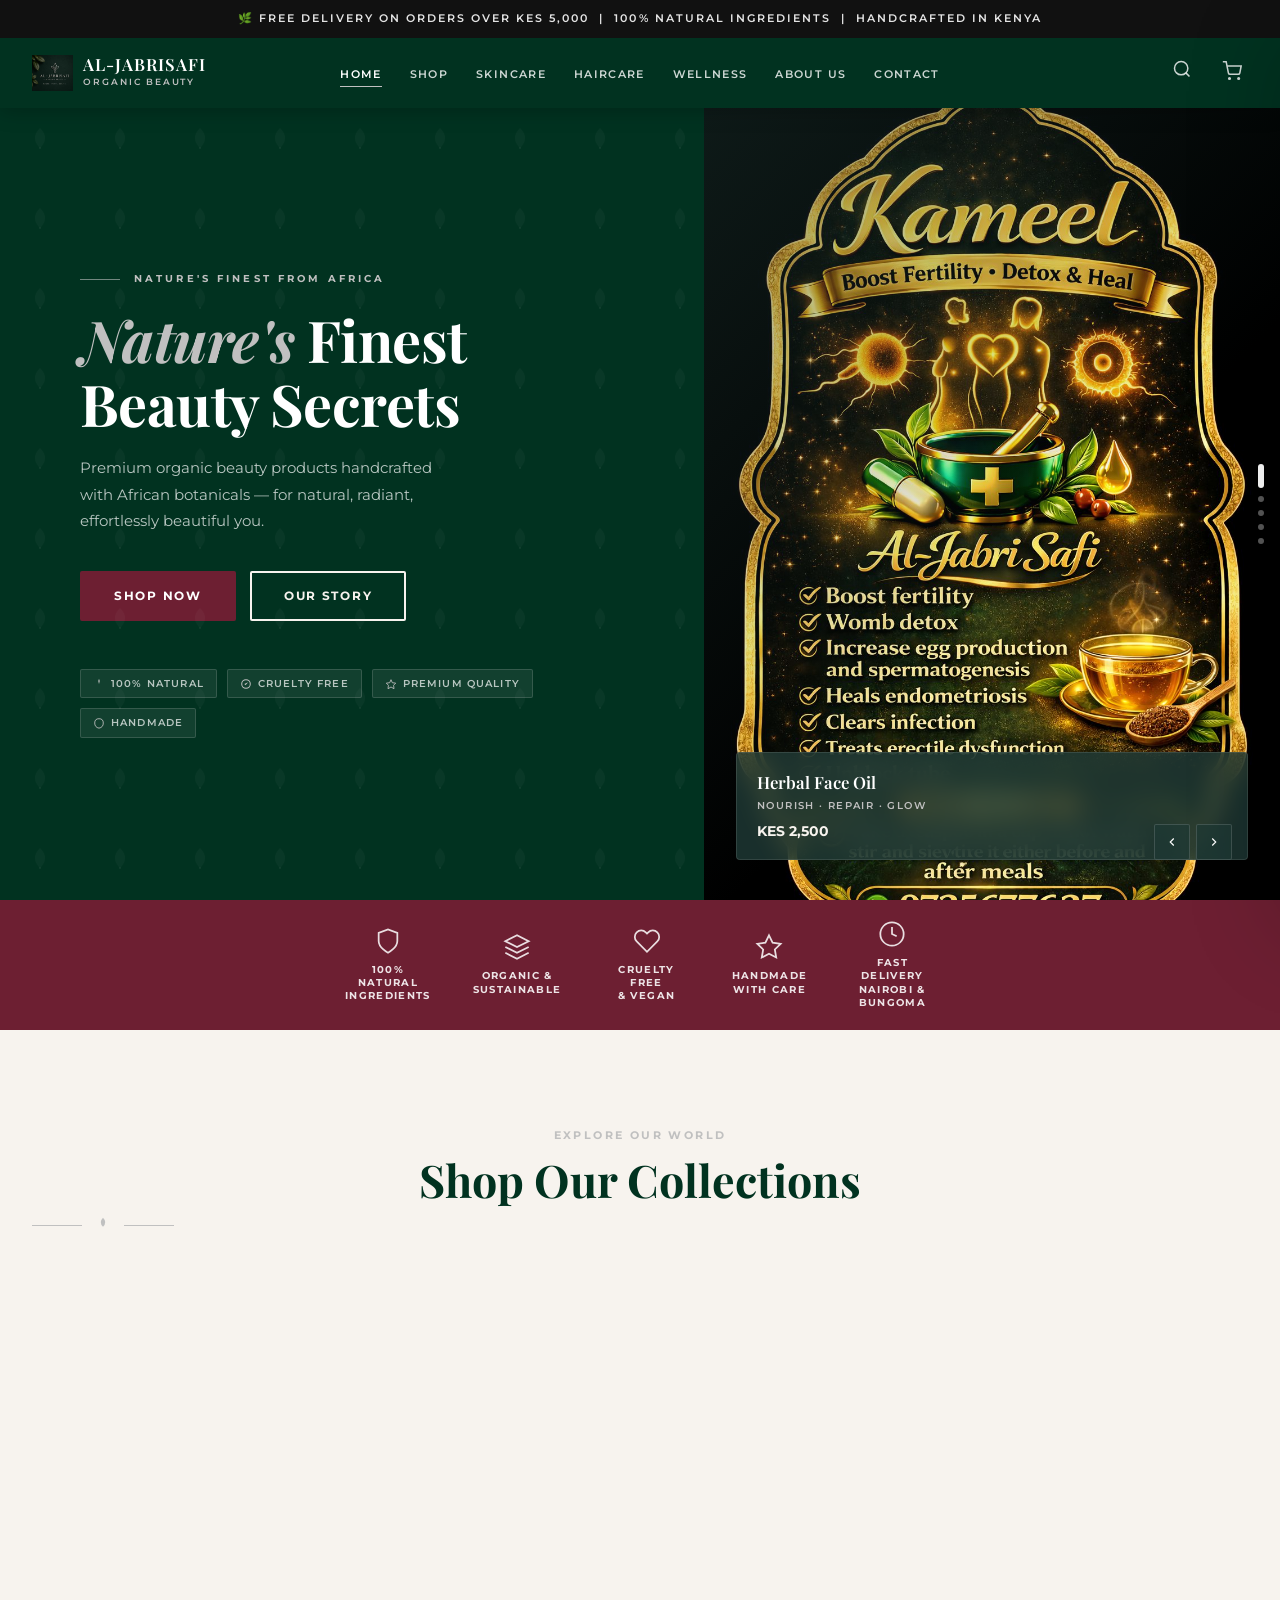
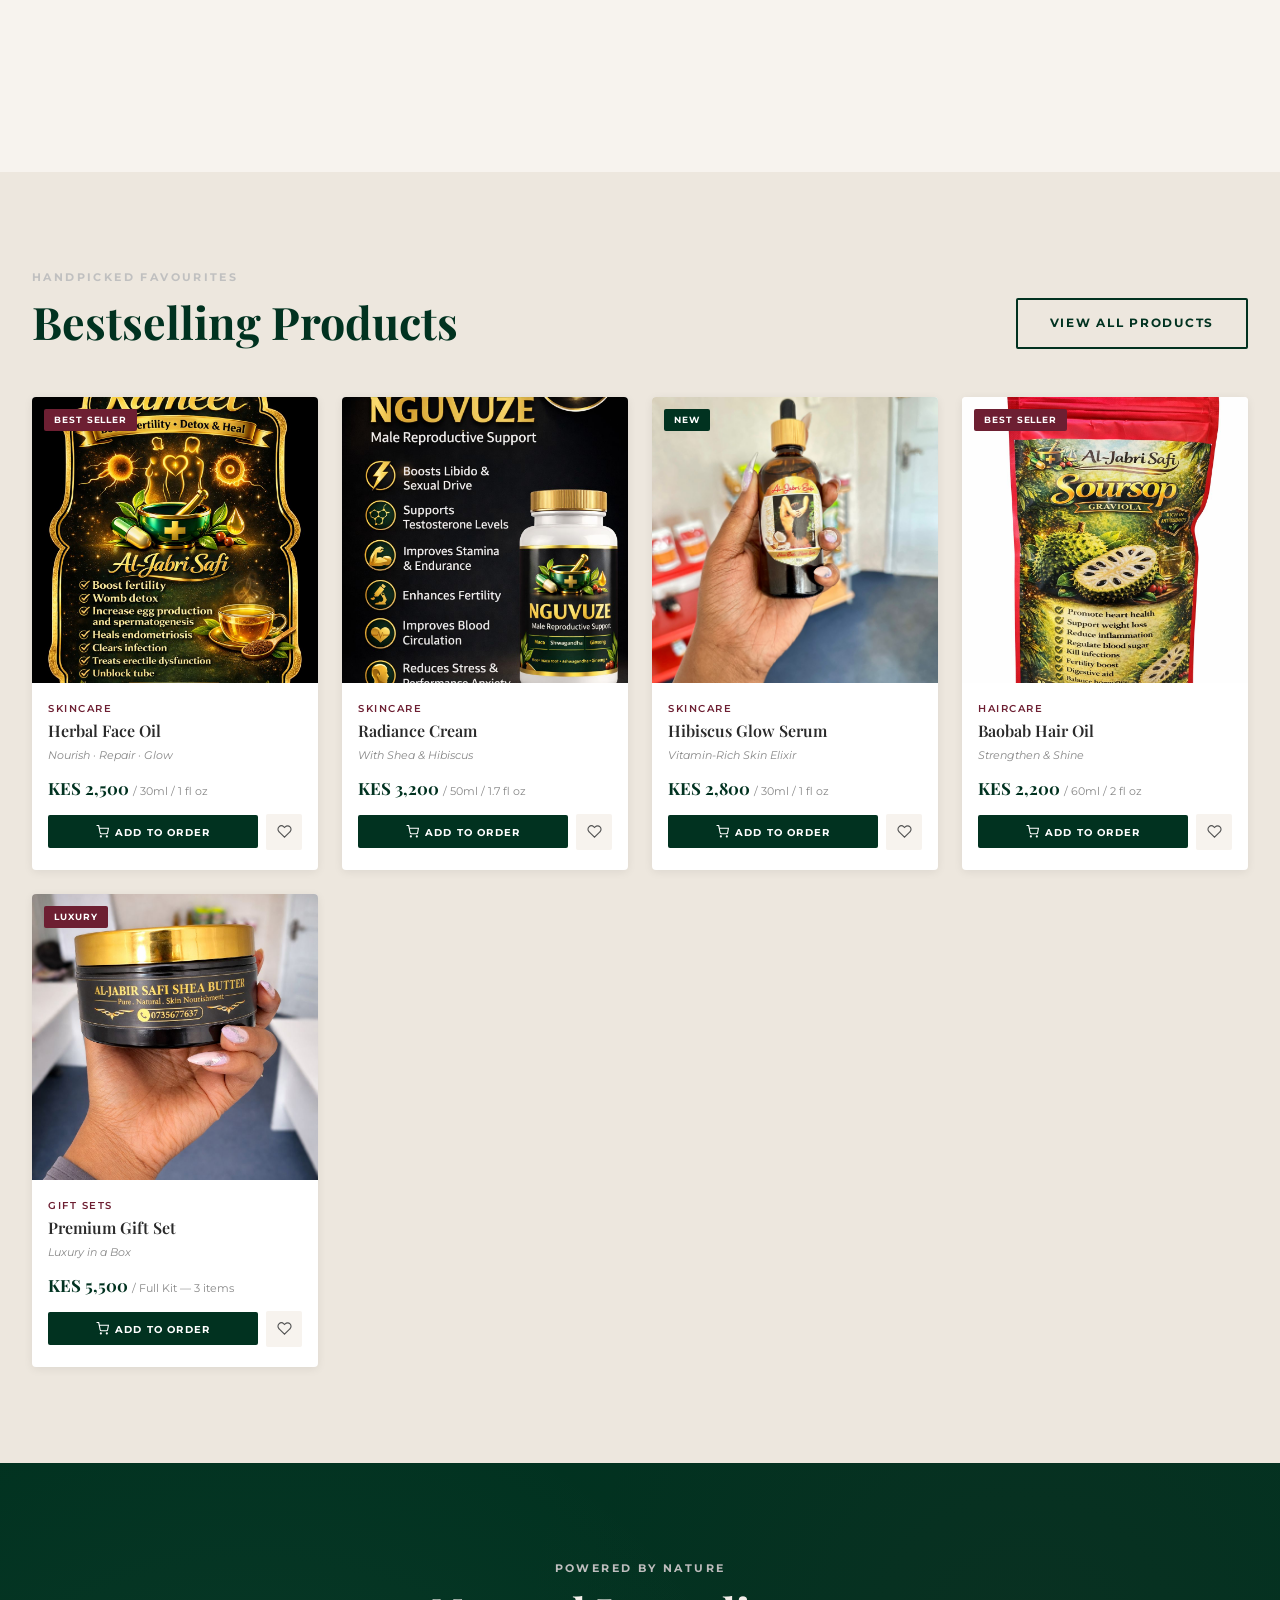
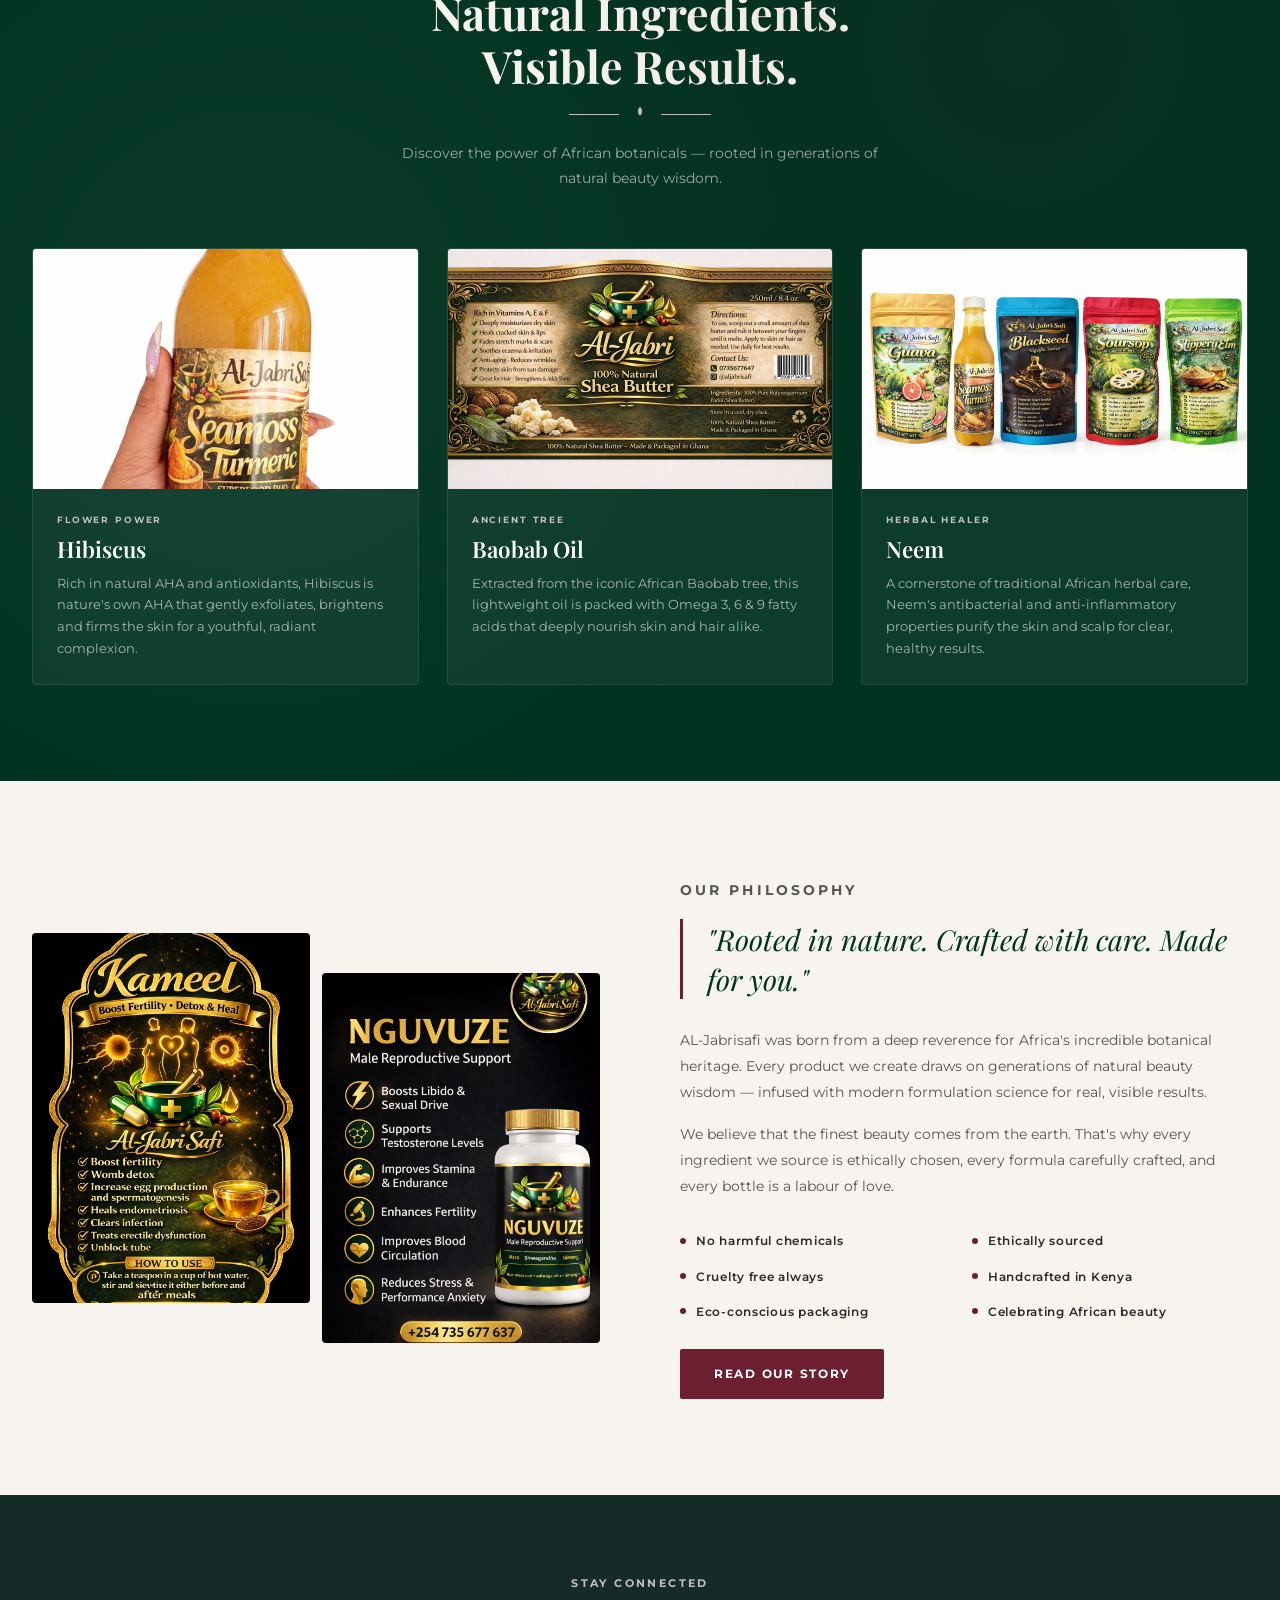
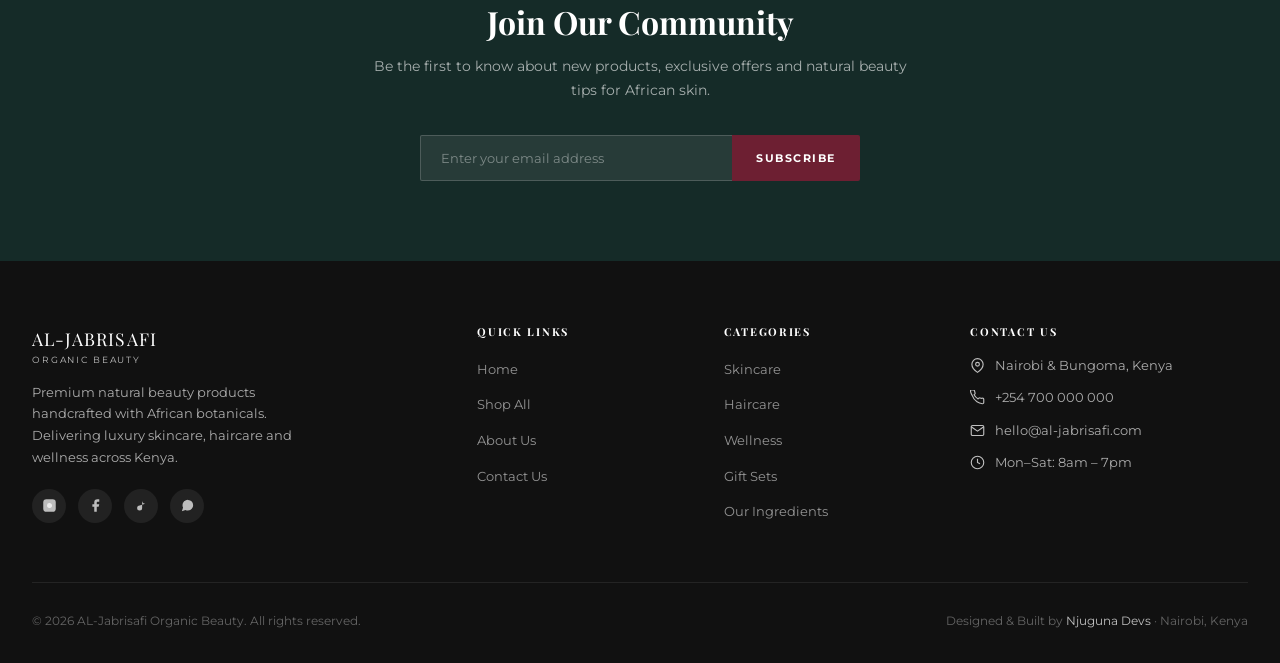
==== index.html @ 244cb327 "Initial commit for aljabrisafi website" ====
<!DOCTYPE html>
<html lang="en">
<head>
  <meta charset="UTF-8">
  <meta name="viewport" content="width=device-width, initial-scale=1.0">
  <title>AL-Jabrisafi Organic Beauty — Nature. Purity. Beauty. | Nairobi & Bungoma, Kenya</title>

  <!-- SEO Meta Tags -->
  <meta name="description" content="AL-Jabrisafi Organic Beauty — Premium natural skincare, haircare and wellness products handcrafted with African botanicals. Shop herbal face oil, radiance cream, baobab hair oil and more. Delivering across Nairobi and Bungoma, Kenya.">
  <meta name="keywords" content="organic beauty Kenya, natural skincare Nairobi, African botanicals, herbal face oil, baobab hair oil, neem skincare, organic beauty products Kenya, Nairobi beauty store, Bungoma beauty">
  <meta name="author" content="AL-Jabrisafi Organic Beauty">
  <meta name="robots" content="index, follow">
  <link rel="canonical" href="https://al-jabrisafi.com/">

  <!-- Open Graph -->
  <meta property="og:type" content="website">
  <meta property="og:title" content="AL-Jabrisafi Organic Beauty — Nature. Purity. Beauty.">
  <meta property="og:description" content="Premium natural beauty products handcrafted with African botanicals. Delivering across Nairobi & Bungoma.">
  <meta property="og:url" content="https://al-jabrisafi.com/">
  <meta property="og:site_name" content="AL-Jabrisafi Organic Beauty">
  <meta property="og:image" content="images/1000139489.jpg">

  <!-- Twitter Card -->
  <meta name="twitter:card" content="summary_large_image">
  <meta name="twitter:title" content="AL-Jabrisafi Organic Beauty">
  <meta name="twitter:description" content="Premium natural beauty products handcrafted with African botanicals.">

  <!-- Structured Data -->
  <script type="application/ld+json">
  {
    "@context": "https://schema.org",
    "@type": "Store",
    "name": "AL-Jabrisafi Organic Beauty",
    "description": "Premium natural beauty products handcrafted with African botanicals",
    "url": "https://al-jabrisafi.com",
    "logo": "https://al-jabrisafi.com/images/logo.png",
    "address": [
      { "@type": "PostalAddress", "addressLocality": "Nairobi", "addressCountry": "KE" },
      { "@type": "PostalAddress", "addressLocality": "Bungoma", "addressCountry": "KE" }
    ],
    "priceRange": "KES 1,500–5,500",
    "currenciesAccepted": "KES",
    "paymentAccepted": "M-Pesa, Cash on Delivery"
  }
  </script>

  <link rel="stylesheet" href="css/style.css">
  <link rel="icon" type="image/svg+xml" href="data:image/svg+xml,<svg xmlns='http://www.w3.org/2000/svg' viewBox='0 0 32 32'><circle cx='16' cy='16' r='16' fill='%231F3A36'/><path d='M16 8 Q20 12 16 16 Q12 12 16 8Z' fill='%23C0C0C0'/></svg>">
</head>

<body>

<!-- Promo Banner -->
<div id="promo-banner">
  🌿 FREE DELIVERY on orders over KES 5,000 &nbsp;|&nbsp; 100% Natural Ingredients &nbsp;|&nbsp; Handcrafted in Kenya
</div>

<!-- Navigation -->
<nav id="main-nav" role="navigation" aria-label="Main navigation">
  <div class="nav-inner">
    <!-- Logo -->
    <div class="nav-logo">
      <a href="index.html" aria-label="AL-Jabrisafi Home">
        <img src="images/al jabri logo.jpeg" alt="AL-Jabrisafi Logo" class="logo-mark" style="max-height: 48px; width: auto;">
        <div class="logo-text">
          <span class="logo-name">AL-JABRISAFI</span>
          <span class="logo-sub">Organic Beauty</span>
        </div>
      </a>
    </div>

    <!-- Nav Links -->
    <ul class="nav-links" role="list">
      <li><a href="index.html" class="active">Home</a></li>
      <li><a href="products.html">Shop</a></li>
      <li><a href="products.html?cat=skincare">Skincare</a></li>
      <li><a href="products.html?cat=haircare">Haircare</a></li>
      <li><a href="products.html?cat=wellness">Wellness</a></li>
      <li><a href="about.html">About Us</a></li>
      <li><a href="contact.html">Contact</a></li>
    </ul>

    <!-- Nav Actions -->
    <div class="nav-actions">
      <a href="products.html" class="nav-icon-btn" aria-label="Search products">
        <svg viewBox="0 0 24 24" aria-hidden="true"><circle cx="11" cy="11" r="8"/><line x1="21" y1="21" x2="16.65" y2="16.65"/></svg>
      </a>
      <button class="nav-icon-btn cart-btn" id="cart-btn" aria-label="Open cart">
        <svg viewBox="0 0 24 24" aria-hidden="true"><circle cx="9" cy="21" r="1"/><circle cx="20" cy="21" r="1"/><path d="M1 1h4l2.68 13.39a2 2 0 001.99 1.61h9.72a2 2 0 001.99-1.61L23 6H6"/></svg>
        <span class="cart-count" id="cart-count" aria-label="Cart items">0</span>
      </button>
      <button class="hamburger" id="hamburger" aria-label="Open menu" aria-expanded="false">
        <span></span><span></span><span></span>
      </button>
    </div>
  </div>
</nav>

<!-- Mobile Menu -->
<nav class="mobile-menu" id="mobile-menu" aria-label="Mobile navigation">
  <button class="mobile-close" id="mobile-close" aria-label="Close menu">&times;</button>
  <a href="index.html">Home</a>
  <a href="products.html">Shop All</a>
  <a href="products.html?cat=skincare">Skincare</a>
  <a href="products.html?cat=haircare">Haircare</a>
  <a href="products.html?cat=wellness">Wellness</a>
  <a href="about.html">About Us</a>
  <a href="contact.html">Contact</a>
</nav>

<!-- ── HERO ── -->
<section id="hero" aria-label="Hero section">
  <!-- Left: Text Content -->
  <div class="hero-left">
    <p class="hero-eyebrow">Nature's Finest from Africa</p>
    <h1 class="hero-h1">
      <em>Nature's</em> Finest<br>Beauty Secrets
    </h1>
    <p class="hero-p">
      Premium organic beauty products handcrafted with African botanicals — for natural, radiant, effortlessly beautiful you.
    </p>
    <div class="hero-cta">
      <a href="products.html" class="btn btn-primary">Shop Now</a>
      <a href="about.html" class="btn btn-outline-light">Our Story</a>
    </div>
    <div class="hero-badges">
      <span class="hero-badge">
        <svg viewBox="0 0 14 14"><path d="M7 1 Q9 4 7 7 Q5 4 7 1Z"/></svg>
        100% Natural
      </span>
      <span class="hero-badge">
        <svg viewBox="0 0 14 14"><circle cx="7" cy="7" r="5" stroke="#C0C0C0" fill="none" stroke-width="1.2"/><path d="M5 7 l1.5 1.5 L9.5 5"/></svg>
        Cruelty Free
      </span>
      <span class="hero-badge">
        <svg viewBox="0 0 14 14"><path d="M7 2 L8.5 5.5 L12.5 6 L10 8.5 L10.5 12.5 L7 10.5 L3.5 12.5 L4 8.5 L1.5 6 L5.5 5.5Z" stroke="#C0C0C0" fill="none" stroke-width="1"/></svg>
        Premium Quality
      </span>
      <span class="hero-badge">
        <svg viewBox="0 0 14 14"><path d="M2 7 Q2 2 7 2 Q12 2 12 7 Q12 12 7 13 Q2 12 2 7Z" stroke="#C0C0C0" fill="none" stroke-width="1"/></svg>
        Handmade
      </span>
    </div>
  </div>

  <!-- Right: Slideshow -->
  <div class="hero-right">
    <div class="hero-slideshow" id="hero-slideshow">
      <!-- Populated by JS -->
    </div>
    <div class="slideshow-dots" id="slideshow-dots"></div>
    <button class="hero-slide-prev" id="slide-prev" aria-label="Previous product">
      <svg viewBox="0 0 24 24"><polyline points="15 18 9 12 15 6"/></svg>
    </button>
    <button class="hero-slide-next" id="slide-next" aria-label="Next product">
      <svg viewBox="0 0 24 24"><polyline points="9 18 15 12 9 6"/></svg>
    </button>
  </div>
</section>

<!-- ── FEATURE STRIP ── -->
<section id="feature-strip" aria-label="Brand features">
  <div class="feature-strip-inner">
    <div class="feature-item">
      <svg viewBox="0 0 24 24"><path d="M12 22s8-4 8-10V5l-8-3-8 3v7c0 6 8 10 8 10z"/></svg>
      <span>100% Natural<br>Ingredients</span>
    </div>
    <div class="feature-item">
      <svg viewBox="0 0 24 24"><path d="M12 2L2 7l10 5 10-5-10-5z"/><path d="M2 17l10 5 10-5"/><path d="M2 12l10 5 10-5"/></svg>
      <span>Organic &<br>Sustainable</span>
    </div>
    <div class="feature-item">
      <svg viewBox="0 0 24 24"><path d="M20.84 4.61a5.5 5.5 0 00-7.78 0L12 5.67l-1.06-1.06a5.5 5.5 0 00-7.78 7.78l1.06 1.06L12 21.23l7.78-7.78 1.06-1.06a5.5 5.5 0 000-7.78z"/></svg>
      <span>Cruelty Free<br>& Vegan</span>
    </div>
    <div class="feature-item">
      <svg viewBox="0 0 24 24"><polygon points="12 2 15.09 8.26 22 9.27 17 14.14 18.18 21.02 12 17.77 5.82 21.02 7 14.14 2 9.27 8.91 8.26 12 2"/></svg>
      <span>Handmade<br>With Care</span>
    </div>
    <div class="feature-item">
      <svg viewBox="0 0 24 24"><circle cx="12" cy="12" r="10"/><polyline points="12 6 12 12 16 14"/></svg>
      <span>Fast Delivery<br>Nairobi & Bungoma</span>
    </div>
  </div>
</section>

<!-- ── COLLECTIONS ── -->
<section id="collections" aria-labelledby="collections-title">
  <div class="container">
    <div class="collections-header reveal">
      <p class="section-label">Explore Our World</p>
      <h2 class="section-title" id="collections-title">Shop Our Collections</h2>
      <div class="divider-leaf">
        <span></span>
        <svg viewBox="0 0 20 20"><path d="M10 2 Q15 7 10 12 Q5 7 10 2Z"/></svg>
        <span></span>
      </div>
    </div>
    <div class="collections-grid" data-stagger>
      <a href="products.html?cat=skincare" class="collection-card">
        <img src="images/1000139491.jpg" alt="Skincare Collection" loading="lazy" onerror="this.src='images/1000139489.jpg'">
        <div class="collection-overlay"></div>
        <div class="collection-info">
          <div class="col-title">Skincare</div>
          <div class="col-sub">Nourish & Glow</div>
          <span class="col-btn">Explore →</span>
        </div>
      </a>
      <a href="products.html?cat=haircare" class="collection-card">
        <img src="images/1000139493.jpg" alt="Haircare Collection" loading="lazy" onerror="this.src='images/1000139489.jpg'">
        <div class="collection-overlay"></div>
        <div class="collection-info">
          <div class="col-title">Haircare</div>
          <div class="col-sub">Strength & Shine</div>
          <span class="col-btn">Explore →</span>
        </div>
      </a>
      <a href="products.html?cat=wellness" class="collection-card">
        <img src="images/1000139497.jpg" alt="Wellness Collection" loading="lazy" onerror="this.src='images/1000139489.jpg'">
        <div class="collection-overlay"></div>
        <div class="collection-info">
          <div class="col-title">Wellness</div>
          <div class="col-sub">Heal & Balance</div>
          <span class="col-btn">Explore →</span>
        </div>
      </a>
      <a href="products.html?cat=giftsets" class="collection-card">
        <img src="images/1000139499.jpg" alt="Gift Sets" loading="lazy" onerror="this.src='images/1000139489.jpg'">
        <div class="collection-overlay"></div>
        <div class="collection-info">
          <div class="col-title">Gift Sets</div>
          <div class="col-sub">Luxury in a Box</div>
          <span class="col-btn">Explore →</span>
        </div>
      </a>
    </div>
  </div>
</section>

<!-- ── FEATURED PRODUCTS ── -->
<section id="featured" aria-labelledby="featured-title">
  <div class="container">
    <div class="featured-header">
      <div class="reveal">
        <p class="section-label">Handpicked Favourites</p>
        <h2 class="section-title" id="featured-title">Bestselling Products</h2>
      </div>
      <a href="products.html" class="btn btn-outline reveal">View All Products</a>
    </div>
    <div class="products-grid" id="featured-grid" data-stagger>
      <!-- Populated by JS -->
    </div>
  </div>
</section>

<!-- ── INGREDIENTS SPOTLIGHT ── -->
<section id="ingredients" aria-labelledby="ingredients-title">
  <div class="container">
    <div class="ingredients-header reveal">
      <p class="section-label" style="text-align:center; display:block;">Powered by Nature</p>
      <h2 class="section-title light" id="ingredients-title" style="text-align:center;">Natural Ingredients.<br>Visible Results.</h2>
      <div class="divider-leaf" style="justify-content:center; margin-top:12px;">
        <span></span>
        <svg viewBox="0 0 20 20" fill="#C0C0C0"><path d="M10 2 Q15 7 10 12 Q5 7 10 2Z"/></svg>
        <span></span>
      </div>
      <p style="color:rgba(255,255,255,0.6); font-size:0.88rem; max-width:520px; margin:14px auto 0; text-align:center; line-height:1.8;">
        Discover the power of African botanicals — rooted in generations of natural beauty wisdom.
      </p>
    </div>
    <div class="ingredients-grid" data-stagger>
      <div class="ingredient-card reveal">
        <div class="ingredient-img">
          <img src="images/1000139502.jpg" alt="Hibiscus botanical ingredient" loading="lazy" onerror="this.src='images/1000139489.jpg'">
        </div>
        <div class="ingredient-body">
          <div class="ingredient-tag">Flower Power</div>
          <h3 class="ingredient-name">Hibiscus</h3>
          <p class="ingredient-desc">Rich in natural AHA and antioxidants, Hibiscus is nature's own AHA that gently exfoliates, brightens and firms the skin for a youthful, radiant complexion.</p>
        </div>
      </div>
      <div class="ingredient-card reveal" data-delay="0.12">
        <div class="ingredient-img">
          <img src="images/1000139498.jpg" alt="Baobab oil botanical" loading="lazy" onerror="this.src='images/1000139490.jpg'">
        </div>
        <div class="ingredient-body">
          <div class="ingredient-tag">Ancient Tree</div>
          <h3 class="ingredient-name">Baobab Oil</h3>
          <p class="ingredient-desc">Extracted from the iconic African Baobab tree, this lightweight oil is packed with Omega 3, 6 & 9 fatty acids that deeply nourish skin and hair alike.</p>
        </div>
      </div>
      <div class="ingredient-card reveal" data-delay="0.24">
        <div class="ingredient-img">
          <img src="images/1000139503.jpg" alt="Neem leaf botanical" loading="lazy" onerror="this.src='images/1000139491.jpg'">
        </div>
        <div class="ingredient-body">
          <div class="ingredient-tag">Herbal Healer</div>
          <h3 class="ingredient-name">Neem</h3>
          <p class="ingredient-desc">A cornerstone of traditional African herbal care, Neem's antibacterial and anti-inflammatory properties purify the skin and scalp for clear, healthy results.</p>
        </div>
      </div>
    </div>
  </div>
</section>

<!-- ── BRAND PROMISE ── -->
<section id="promise" aria-label="Our brand promise">
  <div class="container">
    <div class="promise-inner">
      <div class="promise-img-grid reveal-left">
        <img src="images/1000139489.jpg" alt="AL-Jabrisafi Herbal Face Oil" loading="lazy" onerror="this.src='images/1000139489.jpg'">
        <img src="images/1000139490.jpg" alt="AL-Jabrisafi Radiance Cream" loading="lazy" onerror="this.src='images/1000139490.jpg'">
      </div>
      <div class="promise-text reveal-right">
        <p class="section-label">Our Philosophy</p>
        <blockquote class="promise-quote">
          "Rooted in nature. Crafted with care. Made for you."
        </blockquote>
        <p>
          AL-Jabrisafi was born from a deep reverence for Africa's incredible botanical heritage. Every product we create draws on generations of natural beauty wisdom — infused with modern formulation science for real, visible results.
        </p>
        <p>
          We believe that the finest beauty comes from the earth. That's why every ingredient we source is ethically chosen, every formula carefully crafted, and every bottle is a labour of love.
        </p>
        <div class="promise-values">
          <div class="promise-value">No harmful chemicals</div>
          <div class="promise-value">Ethically sourced</div>
          <div class="promise-value">Cruelty free always</div>
          <div class="promise-value">Handcrafted in Kenya</div>
          <div class="promise-value">Eco-conscious packaging</div>
          <div class="promise-value">Celebrating African beauty</div>
        </div>
        <a href="about.html" class="btn btn-primary" style="margin-top:28px;">Read Our Story</a>
      </div>
    </div>
  </div>
</section>

<!-- ── NEWSLETTER ── -->
<section id="newsletter" aria-label="Newsletter signup">
  <div class="newsletter-inner reveal">
    <span class="section-label">Stay Connected</span>
    <h2>Join Our Community</h2>
    <p>Be the first to know about new products, exclusive offers and natural beauty tips for African skin.</p>
    <form class="newsletter-form" id="newsletter-form" novalidate>
      <input type="email" placeholder="Enter your email address" required aria-label="Email address">
      <button type="submit">Subscribe</button>
    </form>
  </div>
</section>

<!-- ── FOOTER ── -->
<footer role="contentinfo">
  <div class="container">
    <div class="footer-grid">
      <!-- Brand -->
      <div class="footer-brand">
        <div class="logo-name">AL-JABRISAFI</div>
        <div class="logo-sub">Organic Beauty</div>
        <p>Premium natural beauty products handcrafted with African botanicals. Delivering luxury skincare, haircare and wellness across Kenya.</p>
        <div class="footer-socials">
          <a href="#" class="social-btn" aria-label="Instagram">
            <svg viewBox="0 0 24 24"><rect x="2" y="2" width="20" height="20" rx="5" ry="5"/><path d="M16 11.37A4 4 0 1112.63 8 4 4 0 0116 11.37z"/><line x1="17.5" y1="6.5" x2="17.51" y2="6.5"/></svg>
          </a>
          <a href="#" class="social-btn" aria-label="Facebook">
            <svg viewBox="0 0 24 24"><path d="M18 2h-3a5 5 0 00-5 5v3H7v4h3v8h4v-8h3l1-4h-4V7a1 1 0 011-1h3z"/></svg>
          </a>
          <a href="#" class="social-btn" aria-label="TikTok">
            <svg viewBox="0 0 24 24"><path d="M9 12a4 4 0 104 4V4a5 5 0 005 5"/></svg>
          </a>
          <a href="#" class="social-btn" aria-label="WhatsApp">
            <svg viewBox="0 0 24 24"><path d="M21 11.5a8.38 8.38 0 01-.9 3.8 8.5 8.5 0 01-7.6 4.7 8.38 8.38 0 01-3.8-.9L3 21l1.9-5.7a8.38 8.38 0 01-.9-3.8 8.5 8.5 0 014.7-7.6 8.38 8.38 0 013.8-.9h.5a8.48 8.48 0 018 8v.5z"/></svg>
          </a>
        </div>
      </div>

      <!-- Quick Links -->
      <div class="footer-col">
        <h4>Quick Links</h4>
        <ul>
          <li><a href="index.html">Home</a></li>
          <li><a href="products.html">Shop All</a></li>
          <li><a href="about.html">About Us</a></li>
          <li><a href="contact.html">Contact Us</a></li>
        </ul>
      </div>

      <!-- Categories -->
      <div class="footer-col">
        <h4>Categories</h4>
        <ul>
          <li><a href="products.html?cat=skincare">Skincare</a></li>
          <li><a href="products.html?cat=haircare">Haircare</a></li>
          <li><a href="products.html?cat=wellness">Wellness</a></li>
          <li><a href="products.html?cat=giftsets">Gift Sets</a></li>
          <li><a href="products.html">Our Ingredients</a></li>
        </ul>
      </div>

      <!-- Contact -->
      <div class="footer-col">
        <h4>Contact Us</h4>
        <div class="footer-contact-item">
          <svg viewBox="0 0 24 24"><path d="M21 10c0 7-9 13-9 13s-9-6-9-13a9 9 0 0118 0z"/><circle cx="12" cy="10" r="3"/></svg>
          <span>Nairobi &amp; Bungoma, Kenya</span>
        </div>
        <div class="footer-contact-item">
          <svg viewBox="0 0 24 24"><path d="M22 16.92v3a2 2 0 01-2.18 2 19.79 19.79 0 01-8.63-3.07A19.5 19.5 0 013.47 8.64a19.79 19.79 0 01-3.07-8.6A2 2 0 012.37 0h3a2 2 0 012 1.72 12.84 12.84 0 00.7 2.81 2 2 0 01-.45 2.11L6.46 7.77a16 16 0 006.5 6.5l1.13-1.13a2 2 0 012.11-.45 12.84 12.84 0 002.81.7A2 2 0 0122 14.92z"/></svg>
          <span>+254 700 000 000</span>
        </div>
        <div class="footer-contact-item">
          <svg viewBox="0 0 24 24"><path d="M4 4h16c1.1 0 2 .9 2 2v12c0 1.1-.9 2-2 2H4c-1.1 0-2-.9-2-2V6c0-1.1.9-2 2-2z"/><polyline points="22,6 12,13 2,6"/></svg>
          <span>hello@al-jabrisafi.com</span>
        </div>
        <div class="footer-contact-item">
          <svg viewBox="0 0 24 24"><circle cx="12" cy="12" r="10"/><polyline points="12 6 12 12 16 14"/></svg>
          <span>Mon–Sat: 8am – 7pm</span>
        </div>
      </div>
    </div>

    <div class="footer-bottom">
      <p>© 2026 AL-Jabrisafi Organic Beauty. All rights reserved.</p>
      <p>Designed &amp; Built by <a href="mailto:njugunadevs@gmail.com" style="color:var(--silver)">Njuguna Devs</a> · Nairobi, Kenya</p>
    </div>
  </div>
</footer>

<!-- ── OVERLAYS / MODALS ── -->

<!-- Cart Overlay + Sidebar -->
<div id="cart-overlay" role="presentation"></div>
<aside id="cart-sidebar" role="complementary" aria-label="Shopping cart">
  <div class="cart-header">
    <h3>
      <svg viewBox="0 0 24 24" aria-hidden="true"><circle cx="9" cy="21" r="1"/><circle cx="20" cy="21" r="1"/><path d="M1 1h4l2.68 13.39a2 2 0 001.99 1.61h9.72a2 2 0 001.99-1.61L23 6H6"/></svg>
      Your Order
    </h3>
    <button class="cart-close" onclick="closeCart()" aria-label="Close cart">&times;</button>
  </div>
  <div class="cart-body" id="cart-body">
    <div class="cart-empty">
      <svg viewBox="0 0 24 24"><circle cx="9" cy="21" r="1"/><circle cx="20" cy="21" r="1"/><path d="M1 1h4l2.68 13.39a2 2 0 001.99 1.61h9.72a2 2 0 001.99-1.61L23 6H6"/></svg>
      <p>Your order is empty.<br>Browse our products above.</p>
    </div>
  </div>
  <div class="cart-footer" id="cart-footer">
    <div class="cart-subtotal">
      <span>Order Total</span><span>KES 0</span>
    </div>
    <p class="cart-note">📦 Delivery charges applied at confirmation</p>
    <button class="btn-checkout" disabled>Place My Order</button>
  </div>
</aside>

<!-- Product Modal -->
<div id="modal-overlay" role="dialog" aria-modal="true" aria-label="Product details"></div>

<!-- Checkout Modal -->
<div id="checkout-overlay" role="dialog" aria-modal="true" aria-label="Place your order"></div>

<!-- Toast Notifications -->
<div id="toast-container" aria-live="polite" aria-atomic="true"></div>

<script src="js/main.js"></script>
</body>
</html>
---- css/style.css ----
/* ========================================================
   AL-JABRISAFI ORGANIC BEAUTY — Premium Stylesheet
   Colour Palette: Forest Green #1F3A36 | Burgundy #6D1F32
   Silver #C0C0C0 | Cream #F7F3EE | Charcoal #111111
   Typography: Playfair Display + Montserrat
   ======================================================== */

@import url('https://fonts.googleapis.com/css2?family=Playfair+Display:ital,wght@0,400;0,500;0,600;0,700;0,900;1,400;1,600&family=Montserrat:wght@300;400;500;600;700;800&display=swap');

/* ── CSS Variables ───────────────────────────────────── */
:root {
  --green:        #013220;
  --green-light:  #2d5249;
  --green-dark:   #152b28;
  --green-deep:   #0e1f1d;
  --burgundy:     #6D1F32;
  --burgundy-h:   #8a273f;
  --burgundy-l:   #9a2e49;
  --silver:       #C0C0C0;
  --silver-l:     #e4e4e4;
  --cream:        #F7F3EE;
  --cream-d:      #ede7de;
  --cream-dd:     #e0d9ce;
  --charcoal:     #111111;
  --text:         #2a2a2a;
  --text-m:       #555;
  --text-l:       #888;
  --white:        #ffffff;

  --ff-head:  'Playfair Display', Georgia, serif;
  --ff-body:  'Montserrat', 'Helvetica Neue', sans-serif;

  --ease:   cubic-bezier(0.4, 0, 0.2, 1);
  --ease-o: cubic-bezier(0.0, 0.0, 0.2, 1);
  --ease-i: cubic-bezier(0.4, 0.0, 1, 1);

  --shadow-sm: 0 2px 10px rgba(0,0,0,0.07);
  --shadow-md: 0 8px 30px rgba(0,0,0,0.10);
  --shadow-lg: 0 20px 60px rgba(0,0,0,0.14);
  --shadow-xl: 0 32px 90px rgba(0,0,0,0.20);
}

/* ── Reset ───────────────────────────────────────────── */
*, *::before, *::after { box-sizing: border-box; margin: 0; padding: 0; }
html { scroll-behavior: smooth; font-size: 16px; }
body {
  font-family: var(--ff-body);
  color: var(--text);
  background: var(--cream);
  overflow-x: hidden;
  line-height: 1.6;
}
img { display: block; max-width: 100%; height: auto; }
a { text-decoration: none; color: inherit; }
ul { list-style: none; }
button { border: none; cursor: pointer; font-family: var(--ff-body); }
input, textarea, select { font-family: var(--ff-body); }

/* ── Typography ─────────────────────────────────────── */
h1, h2, h3, h4, h5 { font-family: var(--ff-head); line-height: 1.2; }
p { line-height: 1.75; }

/* ── Utility ─────────────────────────────────────────── */
.container {
  max-width: 1280px;
  margin: 0 auto;
  padding: 0 32px;
}
.section-label {
  font-family: var(--ff-body);
  font-size: 0.68rem;
  font-weight: 700;
  letter-spacing: 0.22em;
  text-transform: uppercase;
  color: var(--silver);
}
.section-title {
  font-family: var(--ff-head);
  font-size: clamp(1.9rem, 3.5vw, 2.8rem);
  font-weight: 700;
  color: var(--green);
  margin-top: 8px;
}
.section-title.light { color: var(--cream); }
.divider-leaf {
  display: flex;
  align-items: center;
  gap: 12px;
  margin: 10px 0 18px;
}
.divider-leaf span { height: 1px; flex: 1; background: var(--silver); max-width: 50px; }
.divider-leaf svg { width: 18px; height: 18px; fill: var(--silver); }
.btn {
  display: inline-flex;
  align-items: center;
  gap: 8px;
  padding: 14px 32px;
  font-family: var(--ff-body);
  font-size: 0.72rem;
  font-weight: 700;
  letter-spacing: 0.15em;
  text-transform: uppercase;
  border-radius: 2px;
  transition: all 0.3s var(--ease);
  cursor: pointer;
}
.btn-primary {
  background: var(--burgundy);
  color: var(--white);
  border: 2px solid var(--burgundy);
}
.btn-primary:hover {
  background: var(--burgundy-h);
  border-color: var(--burgundy-h);
  transform: translateY(-2px);
  box-shadow: 0 12px 30px rgba(109,31,50,0.35);
}
.btn-outline {
  background: transparent;
  color: var(--green);
  border: 2px solid var(--green);
}
.btn-outline:hover {
  background: var(--green);
  color: var(--white);
}
.btn-outline-light {
  background: transparent;
  color: var(--cream);
  border: 2px solid var(--cream);
}
.btn-outline-light:hover {
  background: var(--cream);
  color: var(--green);
}

/* Reveal animations */
.reveal {
  opacity: 0;
  transform: translateY(30px);
  transition: opacity 0.7s var(--ease), transform 0.7s var(--ease);
}
.reveal.visible {
  opacity: 1;
  transform: none;
}
.reveal-left {
  opacity: 0;
  transform: translateX(-30px);
  transition: opacity 0.7s var(--ease), transform 0.7s var(--ease);
}
.reveal-left.visible { opacity: 1; transform: none; }
.reveal-right {
  opacity: 0;
  transform: translateX(30px);
  transition: opacity 0.7s var(--ease), transform 0.7s var(--ease);
}
.reveal-right.visible { opacity: 1; transform: none; }

/* ── Promo Banner ────────────────────────────────────── */
#promo-banner {
  background: var(--charcoal);
  color: var(--silver-l);
  text-align: center;
  padding: 10px 20px;
  font-size: 0.7rem;
  font-weight: 600;
  letter-spacing: 0.18em;
  text-transform: uppercase;
  position: relative;
  z-index: 200;
}

/* ── Navigation ─────────────────────────────────────── */
#main-nav {
  background: var(--green);
  position: sticky;
  top: 0;
  z-index: 100;
  box-shadow: 0 2px 20px rgba(0,0,0,0.25);
}
.nav-inner {
  display: grid;
  grid-template-columns: 1fr auto 1fr;
  align-items: center;
  padding: 0 32px;
  height: 70px;
}
.nav-logo {
  justify-self: start;
}
.nav-logo a {
  display: flex;
  align-items: center;
  gap: 10px;
}
.nav-logo .logo-mark {
  width: 36px;
  height: 36px;
  fill: var(--silver);
}
.nav-logo .logo-text {
  display: flex;
  flex-direction: column;
}
.nav-logo .logo-name {
  font-family: var(--ff-head);
  font-size: 1.05rem;
  font-weight: 600;
  color: var(--white);
  letter-spacing: 0.06em;
  line-height: 1;
}
.nav-logo .logo-sub {
  font-size: 0.55rem;
  font-weight: 600;
  letter-spacing: 0.22em;
  text-transform: uppercase;
  color: var(--silver);
  margin-top: 2px;
}
.nav-links {
  display: flex;
  align-items: center;
  gap: 28px;
  justify-self: center;
}
.nav-links a {
  font-size: 0.7rem;
  font-weight: 600;
  letter-spacing: 0.12em;
  text-transform: uppercase;
  color: rgba(255,255,255,0.8);
  padding: 4px 0;
  position: relative;
  transition: color 0.25s;
}
.nav-links a::after {
  content: '';
  position: absolute;
  bottom: -2px; left: 0;
  width: 0; height: 1px;
  background: var(--silver);
  transition: width 0.3s var(--ease);
}
.nav-links a:hover,
.nav-links a.active { color: var(--white); }
.nav-links a:hover::after,
.nav-links a.active::after { width: 100%; }
.nav-actions {
  display: flex;
  align-items: center;
  gap: 18px;
  justify-self: end;
}
.nav-icon-btn {
  background: none;
  border: none;
  color: rgba(255,255,255,0.8);
  cursor: pointer;
  padding: 6px;
  transition: color 0.25s;
  position: relative;
}
.nav-icon-btn:hover { color: var(--white); }
.nav-icon-btn svg { width: 20px; height: 20px; fill: none; stroke: currentColor; stroke-width: 1.8; }
.cart-count {
  position: absolute;
  top: -2px; right: -4px;
  background: var(--burgundy);
  color: var(--white);
  font-size: 0.6rem;
  font-weight: 700;
  width: 17px; height: 17px;
  border-radius: 50%;
  display: flex;
  align-items: center;
  justify-content: center;
  display: none;
}
.cart-count.active { display: flex; }
.hamburger {
  display: none;
  flex-direction: column;
  gap: 5px;
  background: none;
  border: none;
  padding: 4px;
  cursor: pointer;
}
.hamburger span {
  display: block;
  width: 22px; height: 2px;
  background: var(--white);
  transition: all 0.3s;
}
.hamburger.open span:nth-child(1) { transform: rotate(45deg) translate(5px, 5px); }
.hamburger.open span:nth-child(2) { opacity: 0; }
.hamburger.open span:nth-child(3) { transform: rotate(-45deg) translate(5px, -5px); }
.mobile-menu {
  display: none;
  position: fixed;
  top: 0; left: 0; right: 0; bottom: 0;
  background: var(--green);
  z-index: 99;
  flex-direction: column;
  align-items: center;
  justify-content: center;
  gap: 32px;
}
.mobile-menu.open { display: flex; }
.mobile-menu a {
  font-family: var(--ff-head);
  font-size: 2rem;
  color: var(--white);
  font-weight: 500;
  transition: color 0.2s;
}
.mobile-menu a:hover { color: var(--silver); }
.mobile-close {
  position: absolute;
  top: 22px; right: 22px;
  background: none;
  border: none;
  color: var(--white);
  font-size: 2rem;
  cursor: pointer;
  line-height: 1;
}

/* ── Hero Section ────────────────────────────────────── */
#hero {
  display: grid;
  grid-template-columns: 55% 45%;
  min-height: 88vh;
  position: relative;
  overflow: hidden;
}
.hero-left {
  background: var(--green);
  display: flex;
  flex-direction: column;
  justify-content: center;
  padding: 80px 60px 80px 80px;
  position: relative;
  overflow: hidden;
}
/* Subtle botanical pattern overlay */
.hero-left::before {
  content: '';
  position: absolute;
  top: 0; left: 0; right: 0; bottom: 0;
  background-image: url("data:image/svg+xml,%3Csvg width='80' height='80' viewBox='0 0 80 80' xmlns='http://www.w3.org/2000/svg'%3E%3Cg fill='none' fill-rule='evenodd'%3E%3Ccircle cx='40' cy='40' r='1' fill='rgba(192,192,192,0.08)'/%3E%3Cpath d='M40 20 Q50 30 40 40 Q30 30 40 20Z' fill='rgba(192,192,192,0.04)'/%3E%3C/g%3E%3C/svg%3E");
  pointer-events: none;
}
.hero-eyebrow {
  font-size: 0.65rem;
  font-weight: 700;
  letter-spacing: 0.3em;
  text-transform: uppercase;
  color: var(--silver);
  margin-bottom: 20px;
  display: flex;
  align-items: center;
  gap: 14px;
}
.hero-eyebrow::before {
  content: '';
  width: 40px; height: 1px;
  background: var(--silver);
  opacity: 0.6;
}
.hero-h1 {
  font-family: var(--ff-head);
  font-size: clamp(2.4rem, 4.5vw, 4rem);
  font-weight: 700;
  color: var(--white);
  line-height: 1.1;
  margin-bottom: 20px;
  letter-spacing: -0.01em;
}
.hero-h1 em {
  font-style: italic;
  color: var(--silver);
}
.hero-p {
  color: rgba(255,255,255,0.72);
  font-size: 0.92rem;
  line-height: 1.8;
  max-width: 380px;
  margin-bottom: 36px;
}
.hero-cta {
  display: flex;
  gap: 14px;
  flex-wrap: wrap;
  margin-bottom: 48px;
}
.hero-badges {
  display: flex;
  flex-wrap: wrap;
  gap: 10px;
}
.hero-badge {
  display: inline-flex;
  align-items: center;
  gap: 6px;
  background: rgba(255,255,255,0.07);
  border: 1px solid rgba(192,192,192,0.2);
  border-radius: 2px;
  padding: 6px 12px;
  font-size: 0.6rem;
  font-weight: 600;
  letter-spacing: 0.12em;
  text-transform: uppercase;
  color: rgba(255,255,255,0.7);
}
.hero-badge svg { width: 12px; height: 12px; fill: var(--silver); }

/* Hero Slideshow (right side) */
.hero-right {
  position: relative;
  overflow: hidden;
  background: var(--green-dark);
}
.hero-slideshow {
  position: relative;
  width: 100%;
  height: 100%;
}
.hero-slide {
  position: absolute;
  inset: 0;
  opacity: 0;
  transition: opacity 1.2s var(--ease);
}
.hero-slide.active { opacity: 1; z-index: 2; }
.hero-slide img {
  width: 100%;
  height: 100%;
  object-fit: cover;
  object-position: center;
}
.hero-slide-overlay {
  position: absolute;
  inset: 0;
  background: linear-gradient(135deg, rgba(31,58,54,0.45) 0%, transparent 60%);
}
.hero-slide-caption {
  position: absolute;
  bottom: 40px;
  left: 32px;
  right: 32px;
  background: rgba(31,58,54,0.82);
  backdrop-filter: blur(12px);
  border: 1px solid rgba(192,192,192,0.15);
  border-radius: 4px;
  padding: 16px 20px;
  z-index: 3;
  transform: translateY(8px);
  transition: transform 0.5s var(--ease);
}
.hero-slide.active .hero-slide-caption { transform: translateY(0); }
.hero-slide-caption .slide-name {
  font-family: var(--ff-head);
  font-size: 1.05rem;
  color: var(--white);
  font-weight: 600;
}
.hero-slide-caption .slide-sub {
  font-size: 0.62rem;
  font-weight: 600;
  letter-spacing: 0.14em;
  text-transform: uppercase;
  color: var(--silver);
  margin-top: 2px;
}
.hero-slide-caption .slide-price {
  font-size: 0.9rem;
  font-weight: 700;
  color: var(--cream);
  margin-top: 6px;
}
.slideshow-dots {
  position: absolute;
  right: 16px;
  top: 50%;
  transform: translateY(-50%);
  display: flex;
  flex-direction: column;
  gap: 8px;
  z-index: 5;
}
.slideshow-dot {
  width: 6px; height: 6px;
  border-radius: 50%;
  background: rgba(255,255,255,0.35);
  cursor: pointer;
  transition: all 0.3s;
  border: none;
  padding: 0;
}
.slideshow-dot.active {
  background: var(--white);
  height: 24px;
  border-radius: 3px;
}
.hero-slide-prev,
.hero-slide-next {
  position: absolute;
  bottom: 40px;
  z-index: 10;
  background: rgba(31,58,54,0.7);
  border: 1px solid rgba(192,192,192,0.2);
  color: var(--white);
  width: 36px; height: 36px;
  display: flex;
  align-items: center;
  justify-content: center;
  cursor: pointer;
  transition: all 0.25s;
  border-radius: 2px;
  backdrop-filter: blur(6px);
}
.hero-slide-prev { right: 90px; }
.hero-slide-next { right: 48px; }
.hero-slide-prev:hover,
.hero-slide-next:hover { background: var(--burgundy); }
.hero-slide-prev svg,
.hero-slide-next svg { width: 14px; height: 14px; fill: none; stroke: currentColor; stroke-width: 2; }

/* ── Feature Strip ───────────────────────────────────── */
#feature-strip {
  background: var(--burgundy);
  padding: 20px 0;
}
.feature-strip-inner {
  display: flex;
  align-items: center;
  justify-content: center;
  gap: 40px;
  flex-wrap: wrap;
  padding: 0 32px;
}
.feature-item {
  display: flex;
  flex-direction: column;
  align-items: center;
  gap: 8px;
  text-align: center;
}
.feature-item svg {
  width: 28px; height: 28px;
  fill: none;
  stroke: rgba(255,255,255,0.85);
  stroke-width: 1.5;
}
.feature-item span {
  font-size: 0.6rem;
  font-weight: 700;
  letter-spacing: 0.14em;
  text-transform: uppercase;
  color: rgba(255,255,255,0.88);
  line-height: 1.4;
  max-width: 90px;
}

/* ── Collections ─────────────────────────────────────── */
#collections {
  padding: 96px 0;
  background: var(--cream);
}
.collections-header {
  text-align: center;
  margin-bottom: 56px;
}
.collections-grid {
  display: grid;
  grid-template-columns: repeat(4, 1fr);
  gap: 20px;
}
.collection-card {
  position: relative;
  overflow: hidden;
  border-radius: 4px;
  aspect-ratio: 3/4;
  cursor: pointer;
  group: hover;
}
.collection-card img {
  width: 100%;
  height: 100%;
  object-fit: cover;
  transition: transform 0.7s var(--ease);
}
.collection-card:hover img { transform: scale(1.06); }
.collection-overlay {
  position: absolute;
  inset: 0;
  background: linear-gradient(to top, rgba(31,58,54,0.88) 0%, rgba(31,58,54,0.2) 60%, transparent 100%);
  transition: background 0.4s;
}
.collection-card:hover .collection-overlay {
  background: linear-gradient(to top, rgba(31,58,54,0.92) 0%, rgba(31,58,54,0.35) 60%, transparent 100%);
}
.collection-info {
  position: absolute;
  bottom: 0; left: 0; right: 0;
  padding: 28px 24px;
}
.collection-info .col-title {
  font-family: var(--ff-head);
  font-size: 1.35rem;
  color: var(--white);
  font-weight: 600;
  margin-bottom: 4px;
}
.collection-info .col-sub {
  font-size: 0.64rem;
  font-weight: 600;
  letter-spacing: 0.16em;
  text-transform: uppercase;
  color: var(--silver);
  margin-bottom: 14px;
}
.collection-info .col-btn {
  display: inline-flex;
  align-items: center;
  gap: 6px;
  font-size: 0.62rem;
  font-weight: 700;
  letter-spacing: 0.12em;
  text-transform: uppercase;
  color: var(--white);
  border-bottom: 1px solid rgba(255,255,255,0.4);
  padding-bottom: 2px;
  transform: translateY(6px);
  opacity: 0;
  transition: all 0.35s var(--ease);
}
.collection-card:hover .col-btn {
  opacity: 1;
  transform: translateY(0);
}

/* ── Featured Products ───────────────────────────────── */
#featured {
  padding: 96px 0;
  background: var(--cream-d);
}
.featured-header {
  display: flex;
  align-items: flex-end;
  justify-content: space-between;
  margin-bottom: 48px;
}
.products-grid {
  display: grid;
  grid-template-columns: repeat(4, 1fr);
  gap: 24px;
}
.product-card {
  background: var(--white);
  border-radius: 4px;
  overflow: hidden;
  box-shadow: var(--shadow-sm);
  transition: all 0.4s var(--ease);
  cursor: pointer;
  position: relative;
}
.product-card:hover {
  transform: translateY(-6px);
  box-shadow: var(--shadow-md);
}
.product-img-wrap {
  position: relative;
  overflow: hidden;
  aspect-ratio: 1/1;
  background: var(--cream);
}
.product-img-wrap img {
  width: 100%;
  height: 100%;
  object-fit: cover;
  transition: transform 0.6s var(--ease);
}
.product-card:hover .product-img-wrap img { transform: scale(1.05); }
.product-badge {
  position: absolute;
  top: 12px; left: 12px;
  background: var(--burgundy);
  color: var(--white);
  font-size: 0.58rem;
  font-weight: 700;
  letter-spacing: 0.1em;
  text-transform: uppercase;
  padding: 4px 10px;
  border-radius: 2px;
  z-index: 2;
}
.product-badge.new { background: var(--green); }
.product-quick-view {
  position: absolute;
  bottom: 0; left: 0; right: 0;
  background: rgba(31,58,54,0.92);
  color: var(--white);
  font-size: 0.65rem;
  font-weight: 700;
  letter-spacing: 0.14em;
  text-transform: uppercase;
  text-align: center;
  padding: 12px;
  transform: translateY(100%);
  transition: transform 0.35s var(--ease);
}
.product-card:hover .product-quick-view { transform: translateY(0); }
.product-info {
  padding: 18px 16px 20px;
}
.product-cat {
  font-size: 0.6rem;
  font-weight: 600;
  letter-spacing: 0.16em;
  text-transform: uppercase;
  color: var(--burgundy);
  margin-bottom: 5px;
}
.product-name {
  font-family: var(--ff-head);
  font-size: 1rem;
  font-weight: 600;
  color: var(--text);
  margin-bottom: 4px;
  line-height: 1.3;
}
.product-name-sub {
  font-size: 0.68rem;
  color: var(--text-l);
  margin-bottom: 10px;
  font-style: italic;
}
.product-price {
  font-family: var(--ff-head);
  font-size: 1.05rem;
  font-weight: 700;
  color: var(--green);
}
.product-price span { font-size: 0.7rem; font-family: var(--ff-body); font-weight: 400; color: var(--text-l); }
.product-add-row {
  display: flex;
  align-items: center;
  gap: 8px;
  margin-top: 12px;
}
.btn-add {
  flex: 1;
  background: var(--green);
  color: var(--white);
  border: none;
  padding: 10px 16px;
  font-size: 0.62rem;
  font-weight: 700;
  letter-spacing: 0.12em;
  text-transform: uppercase;
  border-radius: 2px;
  cursor: pointer;
  transition: all 0.25s;
  display: flex;
  align-items: center;
  justify-content: center;
  gap: 6px;
}
.btn-add:hover { background: var(--green-light); }
.btn-add svg { width: 13px; height: 13px; fill: none; stroke: currentColor; stroke-width: 2; }
.btn-wishlist {
  width: 36px; height: 36px;
  display: flex;
  align-items: center;
  justify-content: center;
  background: var(--cream);
  border: none;
  border-radius: 2px;
  cursor: pointer;
  transition: all 0.25s;
}
.btn-wishlist:hover { background: var(--burgundy); }
.btn-wishlist svg { width: 15px; height: 15px; fill: none; stroke: var(--text-m); stroke-width: 1.8; }
.btn-wishlist:hover svg { stroke: var(--white); }

/* ── Ingredients Section ─────────────────────────────── */
#ingredients {
  padding: 96px 0;
  background: var(--green);
  position: relative;
  overflow: hidden;
}
#ingredients::before {
  content: '';
  position: absolute;
  inset: 0;
  background-image: radial-gradient(circle at 20% 50%, rgba(192,192,192,0.06) 0%, transparent 50%),
                    radial-gradient(circle at 80% 20%, rgba(109,31,50,0.08) 0%, transparent 40%);
  pointer-events: none;
}
.ingredients-header {
  text-align: center;
  margin-bottom: 56px;
}
.ingredients-grid {
  display: grid;
  grid-template-columns: repeat(3, 1fr);
  gap: 28px;
}
.ingredient-card {
  background: rgba(255,255,255,0.05);
  border: 1px solid rgba(192,192,192,0.12);
  border-radius: 4px;
  overflow: hidden;
  transition: all 0.4s var(--ease);
}
.ingredient-card:hover {
  background: rgba(255,255,255,0.1);
  border-color: rgba(192,192,192,0.25);
  transform: translateY(-4px);
}
.ingredient-img {
  height: 240px;
  overflow: hidden;
}
.ingredient-img img {
  width: 100%;
  height: 100%;
  object-fit: cover;
  transition: transform 0.6s var(--ease);
  filter: saturate(0.9);
}
.ingredient-card:hover .ingredient-img img { transform: scale(1.05); filter: saturate(1.1); }
.ingredient-body {
  padding: 24px;
}
.ingredient-tag {
  font-size: 0.58rem;
  font-weight: 700;
  letter-spacing: 0.2em;
  text-transform: uppercase;
  color: var(--silver);
  margin-bottom: 8px;
}
.ingredient-name {
  font-family: var(--ff-head);
  font-size: 1.4rem;
  color: var(--white);
  margin-bottom: 10px;
  font-weight: 600;
}
.ingredient-desc {
  font-size: 0.8rem;
  color: rgba(255,255,255,0.62);
  line-height: 1.7;
}

/* ── Brand Promise ───────────────────────────────────── */
#promise {
  padding: 96px 0;
  background: var(--cream);
}
.promise-inner {
  display: grid;
  grid-template-columns: 1fr 1fr;
  gap: 80px;
  align-items: center;
}
.promise-img-grid {
  display: grid;
  grid-template-columns: 1fr 1fr;
  gap: 12px;
}
.promise-img-grid img {
  border-radius: 4px;
  width: 100%;
  aspect-ratio: 3/4;
  object-fit: cover;
}
.promise-img-grid img:nth-child(2) { margin-top: 40px; }
.promise-text { }
.promise-quote {
  font-family: var(--ff-head);
  font-size: 1.8rem;
  font-style: italic;
  color: var(--green);
  line-height: 1.4;
  margin-bottom: 28px;
  border-left: 3px solid var(--burgundy);
  padding-left: 24px;
}
.promise-text p {
  color: var(--text-m);
  font-size: 0.88rem;
  line-height: 1.85;
  margin-bottom: 16px;
}
.promise-values {
  display: grid;
  grid-template-columns: 1fr 1fr;
  gap: 16px;
  margin-top: 32px;
}
.promise-value {
  display: flex;
  align-items: center;
  gap: 10px;
  font-size: 0.75rem;
  font-weight: 600;
  letter-spacing: 0.06em;
  color: var(--text);
}
.promise-value::before {
  content: '';
  width: 6px; height: 6px;
  border-radius: 50%;
  background: var(--burgundy);
  flex-shrink: 0;
}

/* ── Newsletter ──────────────────────────────────────── */
#newsletter {
  padding: 80px 0;
  background: var(--green-dark);
  text-align: center;
}
.newsletter-inner { max-width: 560px; margin: 0 auto; }
.newsletter-inner .section-label { color: var(--silver); justify-content: center; display: block; }
.newsletter-inner h2 {
  font-family: var(--ff-head);
  font-size: 2rem;
  color: var(--white);
  margin: 10px 0 14px;
}
.newsletter-inner p {
  color: rgba(255,255,255,0.62);
  font-size: 0.85rem;
  margin-bottom: 32px;
}
.newsletter-form {
  display: flex;
  gap: 0;
  max-width: 440px;
  margin: 0 auto;
}
.newsletter-form input {
  flex: 1;
  background: rgba(255,255,255,0.08);
  border: 1px solid rgba(192,192,192,0.25);
  border-right: none;
  color: var(--white);
  padding: 14px 20px;
  font-size: 0.82rem;
  outline: none;
  transition: border-color 0.25s;
  border-radius: 2px 0 0 2px;
}
.newsletter-form input::placeholder { color: rgba(255,255,255,0.4); }
.newsletter-form input:focus { border-color: rgba(192,192,192,0.5); }
.newsletter-form button {
  background: var(--burgundy);
  color: var(--white);
  border: none;
  padding: 14px 24px;
  font-size: 0.68rem;
  font-weight: 700;
  letter-spacing: 0.14em;
  text-transform: uppercase;
  cursor: pointer;
  transition: background 0.25s;
  border-radius: 0 2px 2px 0;
}
.newsletter-form button:hover { background: var(--burgundy-h); }

/* ── Footer ──────────────────────────────────────────── */
footer {
  background: var(--charcoal);
  color: rgba(255,255,255,0.65);
  padding: 64px 0 32px;
}
.footer-grid {
  display: grid;
  grid-template-columns: 2fr 1fr 1fr 1.4fr;
  gap: 48px;
  padding-bottom: 48px;
  border-bottom: 1px solid rgba(255,255,255,0.08);
  margin-bottom: 28px;
}
.footer-brand .logo-name {
  font-family: var(--ff-head);
  font-size: 1.1rem;
  color: var(--white);
  letter-spacing: 0.06em;
}
.footer-brand .logo-sub {
  font-size: 0.58rem;
  letter-spacing: 0.2em;
  text-transform: uppercase;
  color: var(--silver);
}
.footer-brand p {
  font-size: 0.8rem;
  line-height: 1.7;
  margin-top: 14px;
  max-width: 260px;
}
.footer-socials {
  display: flex;
  gap: 12px;
  margin-top: 20px;
}
.social-btn {
  width: 34px; height: 34px;
  border-radius: 50%;
  background: rgba(255,255,255,0.07);
  display: flex;
  align-items: center;
  justify-content: center;
  transition: background 0.25s;
}
.social-btn:hover { background: var(--burgundy); }
.social-btn svg { width: 15px; height: 15px; fill: rgba(255,255,255,0.7); }
.footer-col h4 {
  font-size: 0.68rem;
  font-weight: 700;
  letter-spacing: 0.16em;
  text-transform: uppercase;
  color: var(--white);
  margin-bottom: 18px;
}
.footer-col ul li { margin-bottom: 10px; }
.footer-col ul li a {
  font-size: 0.8rem;
  color: rgba(255,255,255,0.55);
  transition: color 0.2s;
}
.footer-col ul li a:hover { color: var(--white); }
.footer-contact-item {
  display: flex;
  gap: 10px;
  margin-bottom: 12px;
  font-size: 0.8rem;
}
.footer-contact-item svg { width: 15px; height: 15px; fill: none; stroke: var(--silver); stroke-width: 1.8; flex-shrink: 0; margin-top: 2px; }
.footer-bottom {
  display: flex;
  align-items: center;
  justify-content: space-between;
  font-size: 0.72rem;
  color: rgba(255,255,255,0.35);
}

/* ── Cart Sidebar ────────────────────────────────────── */
#cart-overlay {
  position: fixed;
  inset: 0;
  background: rgba(0,0,0,0.5);
  z-index: 300;
  opacity: 0;
  pointer-events: none;
  transition: opacity 0.3s;
  backdrop-filter: blur(3px);
}
#cart-overlay.open { opacity: 1; pointer-events: all; }
#cart-sidebar {
  position: fixed;
  top: 0; right: 0; bottom: 0;
  width: 400px;
  background: var(--white);
  z-index: 301;
  display: flex;
  flex-direction: column;
  transform: translateX(100%);
  transition: transform 0.4s var(--ease);
  box-shadow: var(--shadow-xl);
}
#cart-sidebar.open { transform: translateX(0); }
.cart-header {
  display: flex;
  align-items: center;
  justify-content: space-between;
  padding: 24px 28px;
  background: var(--green);
  border-bottom: 1px solid rgba(255,255,255,0.1);
}
.cart-header h3 {
  font-family: var(--ff-head);
  font-size: 1.1rem;
  color: var(--white);
  font-weight: 600;
  display: flex;
  align-items: center;
  gap: 10px;
}
.cart-header h3 svg { width: 18px; height: 18px; fill: none; stroke: var(--white); stroke-width: 1.8; }
.cart-close {
  background: none;
  border: none;
  color: rgba(255,255,255,0.7);
  cursor: pointer;
  padding: 4px;
  transition: color 0.2s;
  font-size: 1.4rem;
  line-height: 1;
}
.cart-close:hover { color: var(--white); }
.cart-body {
  flex: 1;
  overflow-y: auto;
  padding: 20px 24px;
}
.cart-empty {
  display: flex;
  flex-direction: column;
  align-items: center;
  justify-content: center;
  gap: 14px;
  height: 100%;
  text-align: center;
  color: var(--text-l);
}
.cart-empty svg { width: 52px; height: 52px; fill: none; stroke: var(--silver); stroke-width: 1.5; }
.cart-empty p { font-size: 0.85rem; }
.cart-item {
  display: grid;
  grid-template-columns: 72px 1fr auto;
  gap: 14px;
  align-items: start;
  padding: 16px 0;
  border-bottom: 1px solid var(--cream-d);
}
.cart-item-img {
  width: 72px; height: 72px;
  object-fit: cover;
  border-radius: 4px;
  background: var(--cream);
}
.cart-item-name {
  font-family: var(--ff-head);
  font-size: 0.88rem;
  font-weight: 600;
  color: var(--text);
  margin-bottom: 4px;
}
.cart-item-size {
  font-size: 0.68rem;
  color: var(--text-l);
  margin-bottom: 8px;
}
.cart-qty-ctrl {
  display: flex;
  align-items: center;
  gap: 0;
  width: fit-content;
  border: 1px solid var(--cream-d);
  border-radius: 2px;
  overflow: hidden;
}
.cart-qty-ctrl button {
  width: 26px; height: 26px;
  background: var(--cream);
  border: none;
  cursor: pointer;
  font-size: 1rem;
  color: var(--text);
  transition: background 0.2s;
  display: flex;
  align-items: center;
  justify-content: center;
}
.cart-qty-ctrl button:hover { background: var(--cream-d); }
.cart-qty-ctrl span {
  width: 32px;
  text-align: center;
  font-size: 0.8rem;
  font-weight: 600;
  color: var(--text);
}
.cart-item-price {
  font-family: var(--ff-head);
  font-size: 0.95rem;
  font-weight: 700;
  color: var(--green);
  text-align: right;
}
.cart-item-remove {
  background: none;
  border: none;
  color: var(--text-l);
  cursor: pointer;
  font-size: 0.75rem;
  margin-top: 6px;
  display: block;
  text-align: right;
  transition: color 0.2s;
}
.cart-item-remove:hover { color: var(--burgundy); }
.cart-footer {
  padding: 20px 24px 28px;
  border-top: 1px solid var(--cream-d);
}
.cart-subtotal {
  display: flex;
  justify-content: space-between;
  align-items: center;
  margin-bottom: 6px;
}
.cart-subtotal span:first-child {
  font-size: 0.72rem;
  font-weight: 600;
  letter-spacing: 0.1em;
  text-transform: uppercase;
  color: var(--text-m);
}
.cart-subtotal span:last-child {
  font-family: var(--ff-head);
  font-size: 1.15rem;
  font-weight: 700;
  color: var(--green);
}
.cart-note {
  font-size: 0.68rem;
  color: var(--text-l);
  margin-bottom: 18px;
  text-align: center;
}
.btn-checkout {
  width: 100%;
  background: var(--burgundy);
  color: var(--white);
  border: none;
  padding: 16px;
  font-size: 0.72rem;
  font-weight: 700;
  letter-spacing: 0.16em;
  text-transform: uppercase;
  cursor: pointer;
  transition: background 0.25s;
  border-radius: 2px;
  display: flex;
  align-items: center;
  justify-content: center;
  gap: 10px;
}
.btn-checkout:hover { background: var(--burgundy-h); }
.btn-checkout svg { width: 16px; height: 16px; fill: none; stroke: currentColor; stroke-width: 2; }

/* ── Product Modal ───────────────────────────────────── */
#modal-overlay {
  position: fixed;
  inset: 0;
  background: rgba(0,0,0,0.65);
  z-index: 400;
  opacity: 0;
  pointer-events: none;
  transition: opacity 0.35s;
  backdrop-filter: blur(4px);
  display: flex;
  align-items: center;
  justify-content: center;
  padding: 20px;
}
#modal-overlay.open { opacity: 1; pointer-events: all; }
.product-modal {
  background: var(--white);
  border-radius: 6px;
  overflow: hidden;
  max-width: 900px;
  width: 100%;
  display: grid;
  grid-template-columns: 1fr 1fr;
  max-height: 90vh;
  box-shadow: var(--shadow-xl);
  transform: scale(0.94) translateY(10px);
  transition: transform 0.35s var(--ease);
}
#modal-overlay.open .product-modal { transform: scale(1) translateY(0); }
.modal-img {
  position: relative;
  overflow: hidden;
  background: var(--cream);
}
.modal-img img {
  width: 100%;
  height: 100%;
  object-fit: cover;
  min-height: 480px;
}
.modal-img-thumbs {
  position: absolute;
  bottom: 16px;
  left: 50%;
  transform: translateX(-50%);
  display: flex;
  gap: 6px;
}
.modal-thumb {
  width: 10px; height: 10px;
  border-radius: 50%;
  background: rgba(255,255,255,0.5);
  cursor: pointer;
  border: none;
  transition: background 0.2s;
}
.modal-thumb.active { background: var(--white); }
.modal-content {
  padding: 40px 36px;
  overflow-y: auto;
  display: flex;
  flex-direction: column;
}
.modal-close-btn {
  align-self: flex-end;
  background: none;
  border: none;
  cursor: pointer;
  color: var(--text-l);
  font-size: 1.6rem;
  line-height: 1;
  transition: color 0.2s;
  margin-bottom: 8px;
}
.modal-close-btn:hover { color: var(--text); }
.modal-cat {
  font-size: 0.62rem;
  font-weight: 700;
  letter-spacing: 0.2em;
  text-transform: uppercase;
  color: var(--burgundy);
  margin-bottom: 8px;
}
.modal-name {
  font-family: var(--ff-head);
  font-size: 1.7rem;
  color: var(--text);
  font-weight: 700;
  line-height: 1.2;
  margin-bottom: 4px;
}
.modal-sub {
  font-size: 0.8rem;
  color: var(--text-l);
  font-style: italic;
  margin-bottom: 16px;
}
.modal-price {
  font-family: var(--ff-head);
  font-size: 1.5rem;
  font-weight: 700;
  color: var(--green);
  margin-bottom: 8px;
}
.modal-size {
  font-size: 0.72rem;
  color: var(--text-l);
  margin-bottom: 20px;
  display: inline-block;
  background: var(--cream);
  padding: 4px 10px;
  border-radius: 2px;
}
.modal-divider {
  height: 1px;
  background: var(--cream-d);
  margin: 16px 0;
}
.modal-label {
  font-size: 0.62rem;
  font-weight: 700;
  letter-spacing: 0.18em;
  text-transform: uppercase;
  color: var(--text-m);
  margin-bottom: 8px;
}
.modal-desc {
  font-size: 0.83rem;
  color: var(--text-m);
  line-height: 1.8;
  margin-bottom: 18px;
}
.modal-benefits {
  display: flex;
  flex-wrap: wrap;
  gap: 6px;
  margin-bottom: 18px;
}
.benefit-tag {
  background: var(--cream);
  color: var(--green);
  font-size: 0.65rem;
  font-weight: 600;
  letter-spacing: 0.08em;
  padding: 5px 12px;
  border-radius: 20px;
  border: 1px solid var(--cream-d);
}
.modal-ingredients {
  font-size: 0.75rem;
  color: var(--text-l);
  line-height: 1.7;
  margin-bottom: 24px;
}
.modal-qty-row {
  display: flex;
  align-items: center;
  gap: 14px;
  margin-bottom: 16px;
}
.qty-ctrl {
  display: flex;
  align-items: center;
  border: 1.5px solid var(--cream-d);
  border-radius: 2px;
  overflow: hidden;
}
.qty-ctrl button {
  width: 36px; height: 42px;
  background: var(--cream);
  border: none;
  cursor: pointer;
  font-size: 1.2rem;
  transition: background 0.2s;
  color: var(--text);
  display: flex;
  align-items: center;
  justify-content: center;
}
.qty-ctrl button:hover { background: var(--cream-d); }
.qty-ctrl input {
  width: 50px;
  text-align: center;
  border: none;
  outline: none;
  font-size: 0.9rem;
  font-weight: 600;
  color: var(--text);
  height: 42px;
  background: var(--white);
}
.btn-modal-add {
  flex: 1;
  background: var(--green);
  color: var(--white);
  border: none;
  padding: 14px 20px;
  font-size: 0.68rem;
  font-weight: 700;
  letter-spacing: 0.14em;
  text-transform: uppercase;
  cursor: pointer;
  border-radius: 2px;
  transition: background 0.25s;
  display: flex;
  align-items: center;
  justify-content: center;
  gap: 8px;
}
.btn-modal-add:hover { background: var(--green-light); }
.btn-modal-add svg { width: 16px; height: 16px; fill: none; stroke: currentColor; stroke-width: 2; }

/* ── Checkout Modal ──────────────────────────────────── */
#checkout-overlay {
  position: fixed;
  inset: 0;
  background: rgba(0,0,0,0.65);
  z-index: 500;
  opacity: 0;
  pointer-events: none;
  transition: opacity 0.35s;
  backdrop-filter: blur(4px);
  display: flex;
  align-items: center;
  justify-content: center;
  padding: 20px;
}
#checkout-overlay.open { opacity: 1; pointer-events: all; }
.checkout-modal {
  background: var(--white);
  border-radius: 6px;
  width: 100%;
  max-width: 680px;
  max-height: 90vh;
  overflow-y: auto;
  box-shadow: var(--shadow-xl);
  transform: scale(0.94) translateY(10px);
  transition: transform 0.35s var(--ease);
}
#checkout-overlay.open .checkout-modal { transform: scale(1) translateY(0); }
.checkout-header {
  background: var(--green);
  padding: 28px 36px;
  display: flex;
  align-items: center;
  justify-content: space-between;
}
.checkout-header h2 {
  font-family: var(--ff-head);
  font-size: 1.3rem;
  color: var(--white);
  font-weight: 600;
}
.checkout-header button {
  background: none;
  border: none;
  color: rgba(255,255,255,0.7);
  cursor: pointer;
  font-size: 1.5rem;
  line-height: 1;
}
.checkout-header button:hover { color: var(--white); }
.checkout-body { padding: 36px; }
.checkout-order-summary {
  background: var(--cream);
  border-radius: 4px;
  padding: 20px;
  margin-bottom: 28px;
}
.checkout-order-summary h4 {
  font-size: 0.65rem;
  font-weight: 700;
  letter-spacing: 0.16em;
  text-transform: uppercase;
  color: var(--text-m);
  margin-bottom: 12px;
}
.checkout-item-row {
  display: flex;
  justify-content: space-between;
  align-items: center;
  font-size: 0.82rem;
  color: var(--text-m);
  margin-bottom: 6px;
}
.checkout-item-row strong { color: var(--text); }
.checkout-total-row {
  display: flex;
  justify-content: space-between;
  align-items: center;
  font-size: 0.9rem;
  font-weight: 700;
  color: var(--green);
  border-top: 1px solid var(--cream-d);
  padding-top: 10px;
  margin-top: 10px;
}
.form-row {
  display: grid;
  grid-template-columns: 1fr 1fr;
  gap: 16px;
  margin-bottom: 16px;
}
.form-row.single { grid-template-columns: 1fr; }
.form-group {
  display: flex;
  flex-direction: column;
  gap: 6px;
}
.form-group label {
  font-size: 0.65rem;
  font-weight: 700;
  letter-spacing: 0.12em;
  text-transform: uppercase;
  color: var(--text-m);
}
.form-group input,
.form-group select,
.form-group textarea {
  width: 100%;
  padding: 12px 14px;
  border: 1.5px solid var(--cream-d);
  border-radius: 2px;
  font-size: 0.85rem;
  color: var(--text);
  background: var(--white);
  outline: none;
  transition: border-color 0.25s;
}
.form-group input:focus,
.form-group select:focus,
.form-group textarea:focus { border-color: var(--green); }
.form-group textarea { resize: vertical; min-height: 90px; }
.checkout-note {
  display: flex;
  align-items: flex-start;
  gap: 10px;
  background: rgba(31,58,54,0.06);
  border: 1px solid rgba(31,58,54,0.12);
  border-radius: 4px;
  padding: 14px;
  margin-bottom: 24px;
  font-size: 0.78rem;
  color: var(--text-m);
  line-height: 1.6;
}
.checkout-note svg { width: 18px; height: 18px; fill: none; stroke: var(--green); stroke-width: 1.8; flex-shrink: 0; margin-top: 1px; }
.btn-submit-order {
  width: 100%;
  background: var(--burgundy);
  color: var(--white);
  border: none;
  padding: 17px;
  font-size: 0.72rem;
  font-weight: 700;
  letter-spacing: 0.16em;
  text-transform: uppercase;
  cursor: pointer;
  border-radius: 2px;
  transition: background 0.25s;
  display: flex;
  align-items: center;
  justify-content: center;
  gap: 10px;
}
.btn-submit-order:hover:not(:disabled) { background: var(--burgundy-h); }
.btn-submit-order:disabled { opacity: 0.6; cursor: not-allowed; }
.btn-submit-order.loading::after {
  content: '';
  width: 16px; height: 16px;
  border: 2px solid rgba(255,255,255,0.4);
  border-top-color: var(--white);
  border-radius: 50%;
  animation: spin 0.7s linear infinite;
  margin-left: 8px;
}
@keyframes spin { to { transform: rotate(360deg); } }

/* ── Toast Notification ──────────────────────────────── */
#toast-container {
  position: fixed;
  bottom: 30px;
  right: 30px;
  z-index: 600;
  display: flex;
  flex-direction: column;
  gap: 10px;
  pointer-events: none;
}
.toast {
  background: var(--charcoal);
  color: var(--white);
  padding: 14px 20px;
  border-radius: 4px;
  font-size: 0.8rem;
  display: flex;
  align-items: center;
  gap: 10px;
  box-shadow: var(--shadow-lg);
  pointer-events: all;
  border-left: 3px solid var(--green);
  transform: translateX(100px);
  opacity: 0;
  transition: all 0.4s var(--ease);
  max-width: 320px;
}
.toast.show { transform: translateX(0); opacity: 1; }
.toast.success { border-left-color: var(--green); }
.toast.error { border-left-color: var(--burgundy); }
.toast svg { width: 18px; height: 18px; flex-shrink: 0; fill: none; stroke-width: 2; }
.toast.success svg { stroke: #4ade80; }
.toast.error svg { stroke: #f87171; }

/* ── Order Success ───────────────────────────────────── */
.order-success {
  text-align: center;
  padding: 48px 36px;
}
.order-success .success-icon {
  width: 70px; height: 70px;
  background: rgba(31,58,54,0.08);
  border-radius: 50%;
  display: flex;
  align-items: center;
  justify-content: center;
  margin: 0 auto 20px;
}
.order-success .success-icon svg { width: 36px; height: 36px; fill: none; stroke: var(--green); stroke-width: 2; }
.order-success h3 { font-family: var(--ff-head); font-size: 1.8rem; color: var(--green); margin-bottom: 12px; }
.order-success p { color: var(--text-m); font-size: 0.88rem; line-height: 1.7; margin-bottom: 8px; }
.order-success .order-ref {
  display: inline-block;
  background: var(--cream);
  padding: 8px 20px;
  border-radius: 2px;
  font-family: var(--ff-head);
  font-size: 1rem;
  color: var(--green);
  font-weight: 600;
  margin: 14px 0 24px;
}

/* ── Products Page ───────────────────────────────────── */
.page-hero {
  background: var(--green);
  padding: 80px 0 60px;
  text-align: center;
  position: relative;
  overflow: hidden;
}
.page-hero::before {
  content: '';
  position: absolute;
  inset: 0;
  background-image: radial-gradient(circle at 70% 50%, rgba(109,31,50,0.15) 0%, transparent 50%);
}
.page-hero h1 {
  font-family: var(--ff-head);
  font-size: clamp(2.2rem, 4vw, 3.5rem);
  color: var(--white);
  font-weight: 700;
  margin-bottom: 12px;
}
.page-hero p { color: rgba(255,255,255,0.65); font-size: 0.9rem; max-width: 460px; margin: 0 auto; }
.filter-bar {
  background: var(--white);
  border-bottom: 1px solid var(--cream-d);
  position: sticky;
  top: 70px;
  z-index: 50;
}
.filter-bar-inner {
  display: flex;
  align-items: center;
  gap: 0;
  padding: 0 32px;
  overflow-x: auto;
}
.filter-btn {
  background: none;
  border: none;
  border-bottom: 2px solid transparent;
  padding: 16px 20px;
  font-size: 0.68rem;
  font-weight: 700;
  letter-spacing: 0.12em;
  text-transform: uppercase;
  color: var(--text-m);
  cursor: pointer;
  white-space: nowrap;
  transition: all 0.25s;
}
.filter-btn:hover { color: var(--green); }
.filter-btn.active {
  color: var(--green);
  border-bottom-color: var(--green);
}
#shop-grid {
  padding: 64px 0 96px;
  background: var(--cream);
}
.products-count {
  font-size: 0.75rem;
  color: var(--text-l);
  margin-bottom: 28px;
  font-weight: 500;
}

/* ── About Page ──────────────────────────────────────── */
.about-hero {
  background: var(--green);
  padding: 100px 0;
  display: grid;
  grid-template-columns: 1fr 1fr;
  gap: 60px;
  align-items: center;
}
.about-hero-text h1 {
  font-family: var(--ff-head);
  font-size: clamp(2.2rem, 4vw, 3.2rem);
  color: var(--white);
  font-weight: 700;
  margin-bottom: 20px;
}
.about-hero-text p { color: rgba(255,255,255,0.7); line-height: 1.85; font-size: 0.9rem; }
.about-hero-img { position: relative; }
.about-hero-img img { border-radius: 4px; box-shadow: var(--shadow-xl); }
.about-hero-img .hero-img-badge {
  position: absolute;
  bottom: -20px;
  left: -20px;
  background: var(--burgundy);
  padding: 18px 24px;
  border-radius: 4px;
  text-align: center;
}
.about-hero-img .hero-img-badge .badge-num {
  font-family: var(--ff-head);
  font-size: 2rem;
  font-weight: 700;
  color: var(--white);
  display: block;
}
.about-hero-img .hero-img-badge span:last-child {
  font-size: 0.65rem;
  font-weight: 600;
  letter-spacing: 0.14em;
  text-transform: uppercase;
  color: rgba(255,255,255,0.75);
}
.about-values {
  padding: 96px 0;
  background: var(--cream);
}
.values-grid {
  display: grid;
  grid-template-columns: repeat(3, 1fr);
  gap: 32px;
  margin-top: 56px;
}
.value-card {
  padding: 36px 28px;
  background: var(--white);
  border-radius: 4px;
  box-shadow: var(--shadow-sm);
  transition: all 0.3s;
}
.value-card:hover { transform: translateY(-4px); box-shadow: var(--shadow-md); }
.value-icon {
  width: 52px; height: 52px;
  background: rgba(31,58,54,0.07);
  border-radius: 4px;
  display: flex;
  align-items: center;
  justify-content: center;
  margin-bottom: 20px;
}
.value-icon svg { width: 26px; height: 26px; fill: none; stroke: var(--green); stroke-width: 1.8; }
.value-card h3 { font-family: var(--ff-head); font-size: 1.15rem; color: var(--text); margin-bottom: 10px; }
.value-card p { font-size: 0.82rem; color: var(--text-m); line-height: 1.75; }
.about-story {
  padding: 96px 0;
  background: var(--green);
}
.about-story-inner {
  display: grid;
  grid-template-columns: 1fr 1fr;
  gap: 72px;
  align-items: center;
}
.about-story-text h2 { font-family: var(--ff-head); font-size: 2.2rem; color: var(--white); margin-bottom: 20px; }
.about-story-text p { color: rgba(255,255,255,0.68); font-size: 0.88rem; line-height: 1.85; margin-bottom: 14px; }
.about-story-imgs { display: grid; grid-template-columns: 1fr 1fr; gap: 10px; }
.about-story-imgs img { border-radius: 4px; width: 100%; aspect-ratio: 4/5; object-fit: cover; }
.about-story-imgs img:nth-child(odd) { margin-top: 30px; }

/* ── Contact Page ────────────────────────────────────── */
.contact-hero {
  background: var(--green);
  padding: 80px 0 60px;
  text-align: center;
}
.contact-hero h1 { font-family: var(--ff-head); font-size: 3rem; color: var(--white); }
.contact-hero p { color: rgba(255,255,255,0.65); margin-top: 10px; }
.contact-main {
  padding: 80px 0;
  background: var(--cream);
}
.contact-grid {
  display: grid;
  grid-template-columns: 1fr 1.4fr;
  gap: 60px;
}
.contact-info h2 {
  font-family: var(--ff-head);
  font-size: 1.8rem;
  color: var(--green);
  margin-bottom: 10px;
}
.contact-info p { font-size: 0.85rem; color: var(--text-m); line-height: 1.75; margin-bottom: 28px; }
.contact-detail-item {
  display: flex;
  gap: 14px;
  margin-bottom: 22px;
  padding-bottom: 22px;
  border-bottom: 1px solid var(--cream-d);
}
.contact-detail-icon {
  width: 40px; height: 40px;
  background: var(--green);
  border-radius: 4px;
  display: flex;
  align-items: center;
  justify-content: center;
  flex-shrink: 0;
}
.contact-detail-icon svg { width: 18px; height: 18px; fill: none; stroke: var(--white); stroke-width: 1.8; }
.contact-detail-text .label {
  font-size: 0.62rem;
  font-weight: 700;
  letter-spacing: 0.16em;
  text-transform: uppercase;
  color: var(--burgundy);
  margin-bottom: 3px;
}
.contact-detail-text .value {
  font-size: 0.85rem;
  color: var(--text);
  font-weight: 500;
  line-height: 1.5;
}
.contact-form-wrap {
  background: var(--white);
  border-radius: 6px;
  padding: 40px;
  box-shadow: var(--shadow-md);
}
.contact-form-wrap h3 { font-family: var(--ff-head); font-size: 1.3rem; color: var(--green); margin-bottom: 24px; }

/* ── Responsive ──────────────────────────────────────── */
@media (max-width: 1024px) {
  .hero-h1 { font-size: 2.6rem; }
  .collections-grid { grid-template-columns: repeat(2, 1fr); }
  .products-grid { grid-template-columns: repeat(3, 1fr); }
  .footer-grid { grid-template-columns: 1fr 1fr; gap: 36px; }
}

@media (max-width: 768px) {
  .container { padding: 0 20px; }
  #hero { grid-template-columns: 1fr; }
  .hero-left { padding: 60px 24px; min-height: 60vh; }
  .hero-right { height: 55vw; max-height: 400px; }
  .nav-links { display: none; }
  .hamburger { display: flex; }
  .nav-inner { grid-template-columns: 1fr auto auto; gap: 16px; }
  .products-grid { grid-template-columns: repeat(2, 1fr); gap: 16px; }
  .collections-grid { grid-template-columns: repeat(2, 1fr); gap: 12px; }
  .ingredients-grid { grid-template-columns: 1fr; }
  .promise-inner { grid-template-columns: 1fr; gap: 40px; }
  .footer-grid { grid-template-columns: 1fr; gap: 28px; }
  #cart-sidebar { width: 100%; }
  .product-modal { grid-template-columns: 1fr; }
  .modal-img img { min-height: 280px; max-height: 340px; }
  .form-row { grid-template-columns: 1fr; }
  .contact-grid { grid-template-columns: 1fr; }
  .about-hero { grid-template-columns: 1fr; }
  .about-story-inner { grid-template-columns: 1fr; }
  .values-grid { grid-template-columns: 1fr; }
  .feature-strip-inner { gap: 24px; }
  .nav-actions .nav-icon-btn:first-child { display: none; }
}

@media (max-width: 480px) {
  .hero-h1 { font-size: 2rem; }
  .hero-cta { flex-direction: column; }
  .hero-cta .btn { width: 100%; justify-content: center; }
  .products-grid { grid-template-columns: repeat(2, 1fr); gap: 12px; }
  .product-info { padding: 12px; }
  .product-name { font-size: 0.88rem; }
  .collections-grid { grid-template-columns: repeat(2, 1fr); }
  .newsletter-form { flex-direction: column; }
  .newsletter-form input { border-right: 1px solid rgba(192,192,192,0.25); border-bottom: none; border-radius: 2px 2px 0 0; }
  .newsletter-form button { border-radius: 0 0 2px 2px; }
  .promise-img-grid { grid-template-columns: 1fr; }
  .promise-img-grid img:nth-child(2) { margin-top: 0; }
}
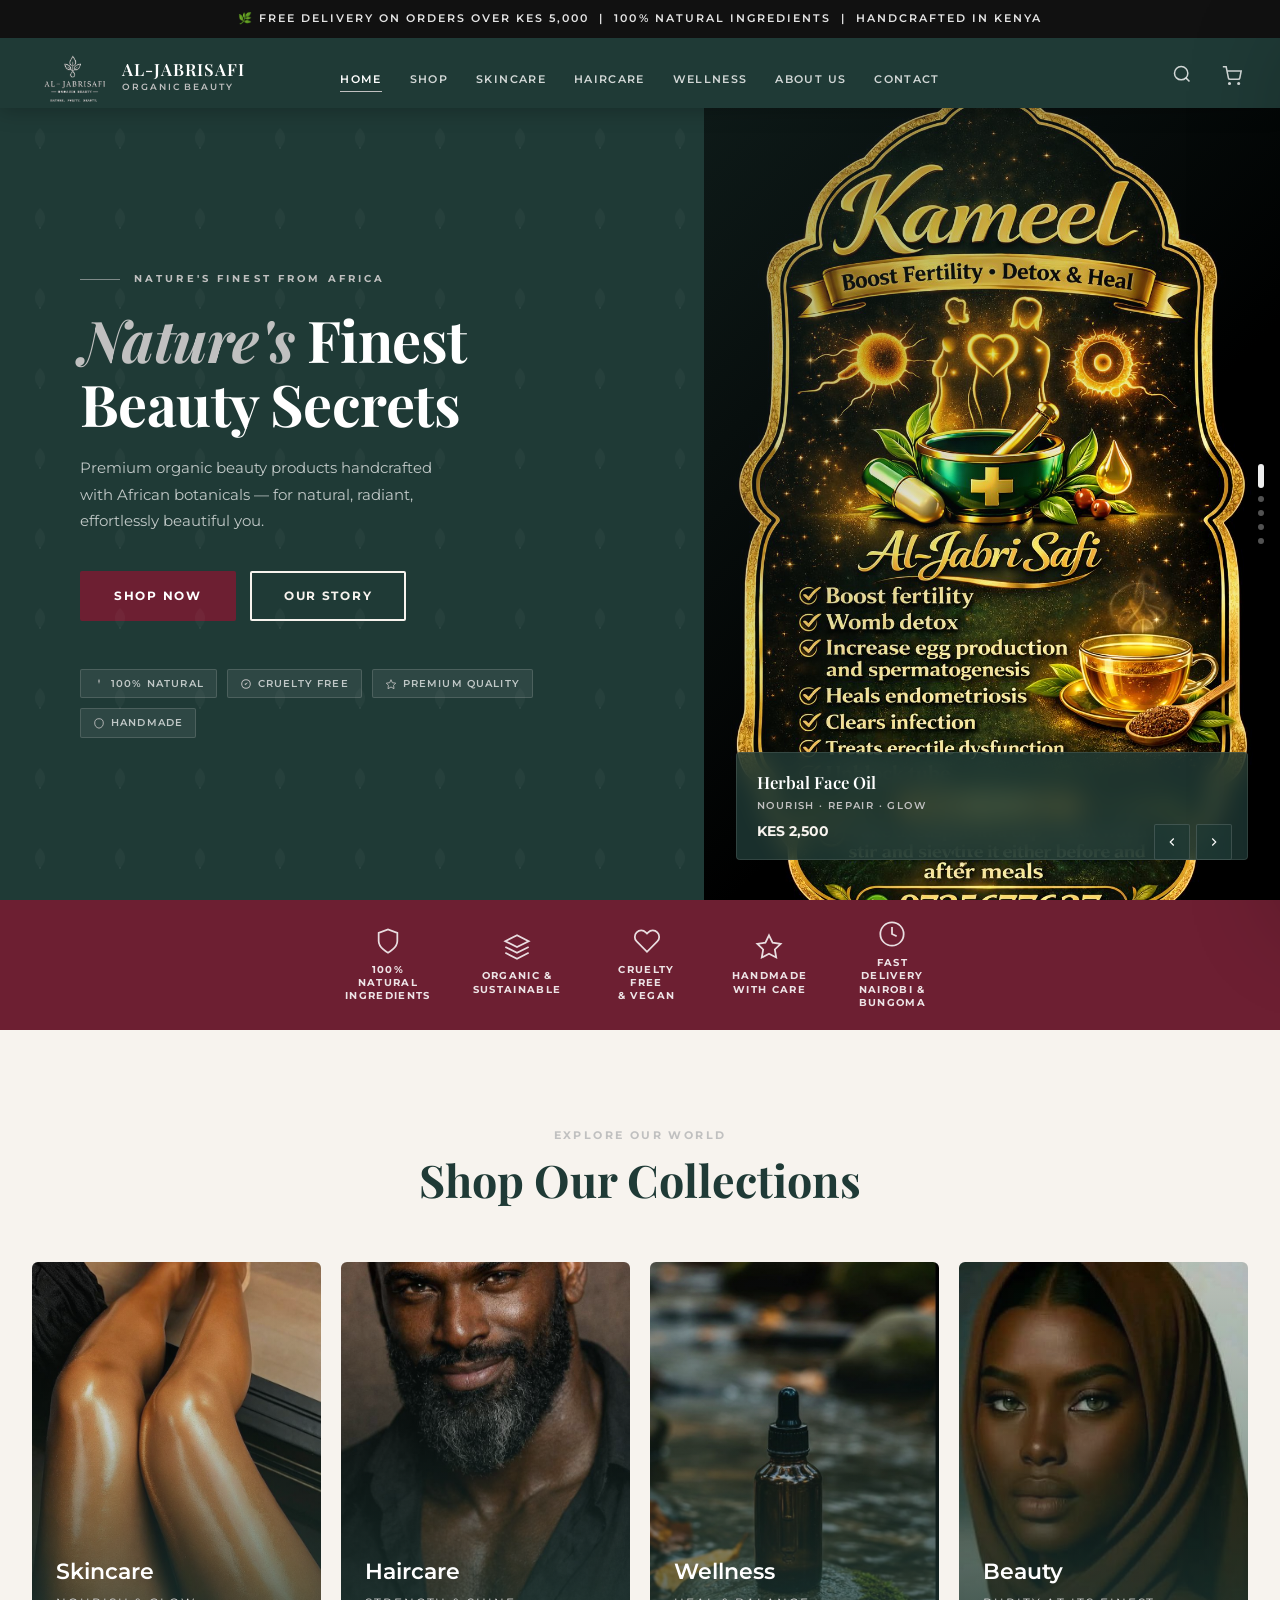
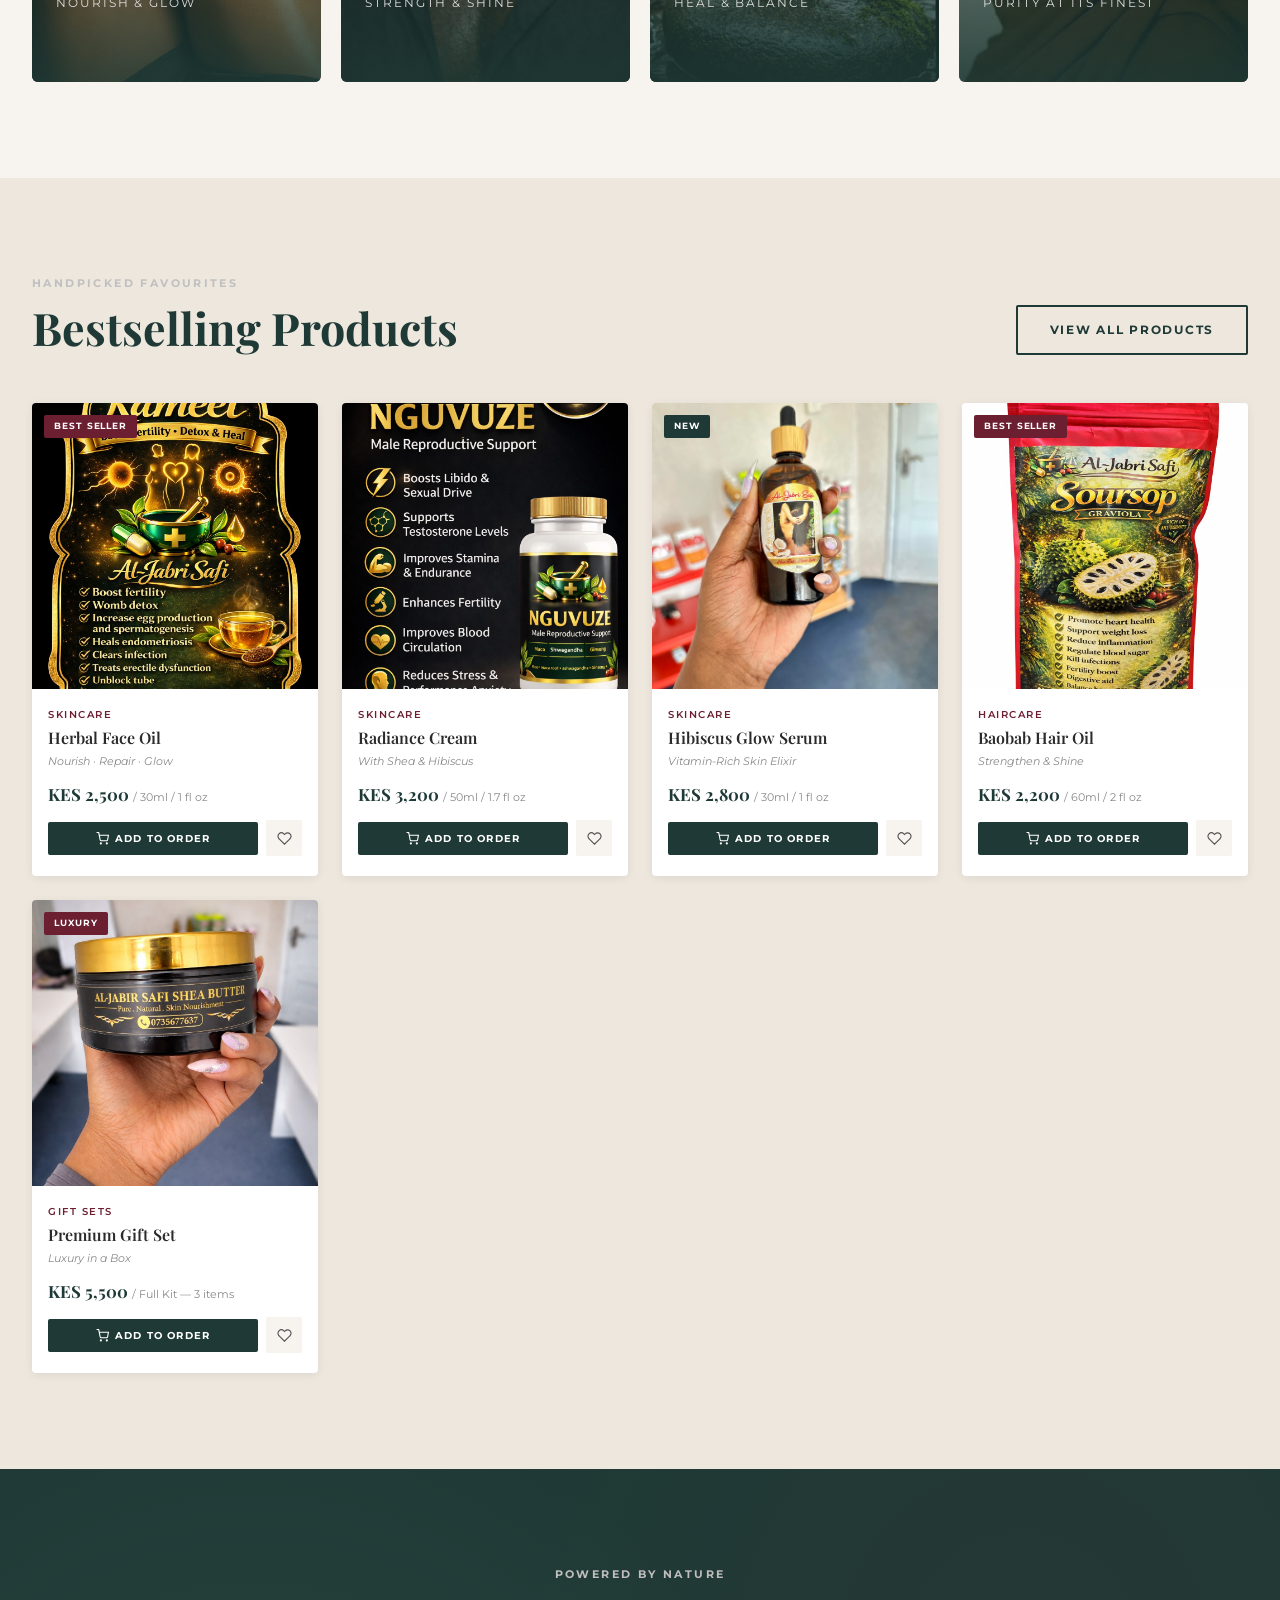
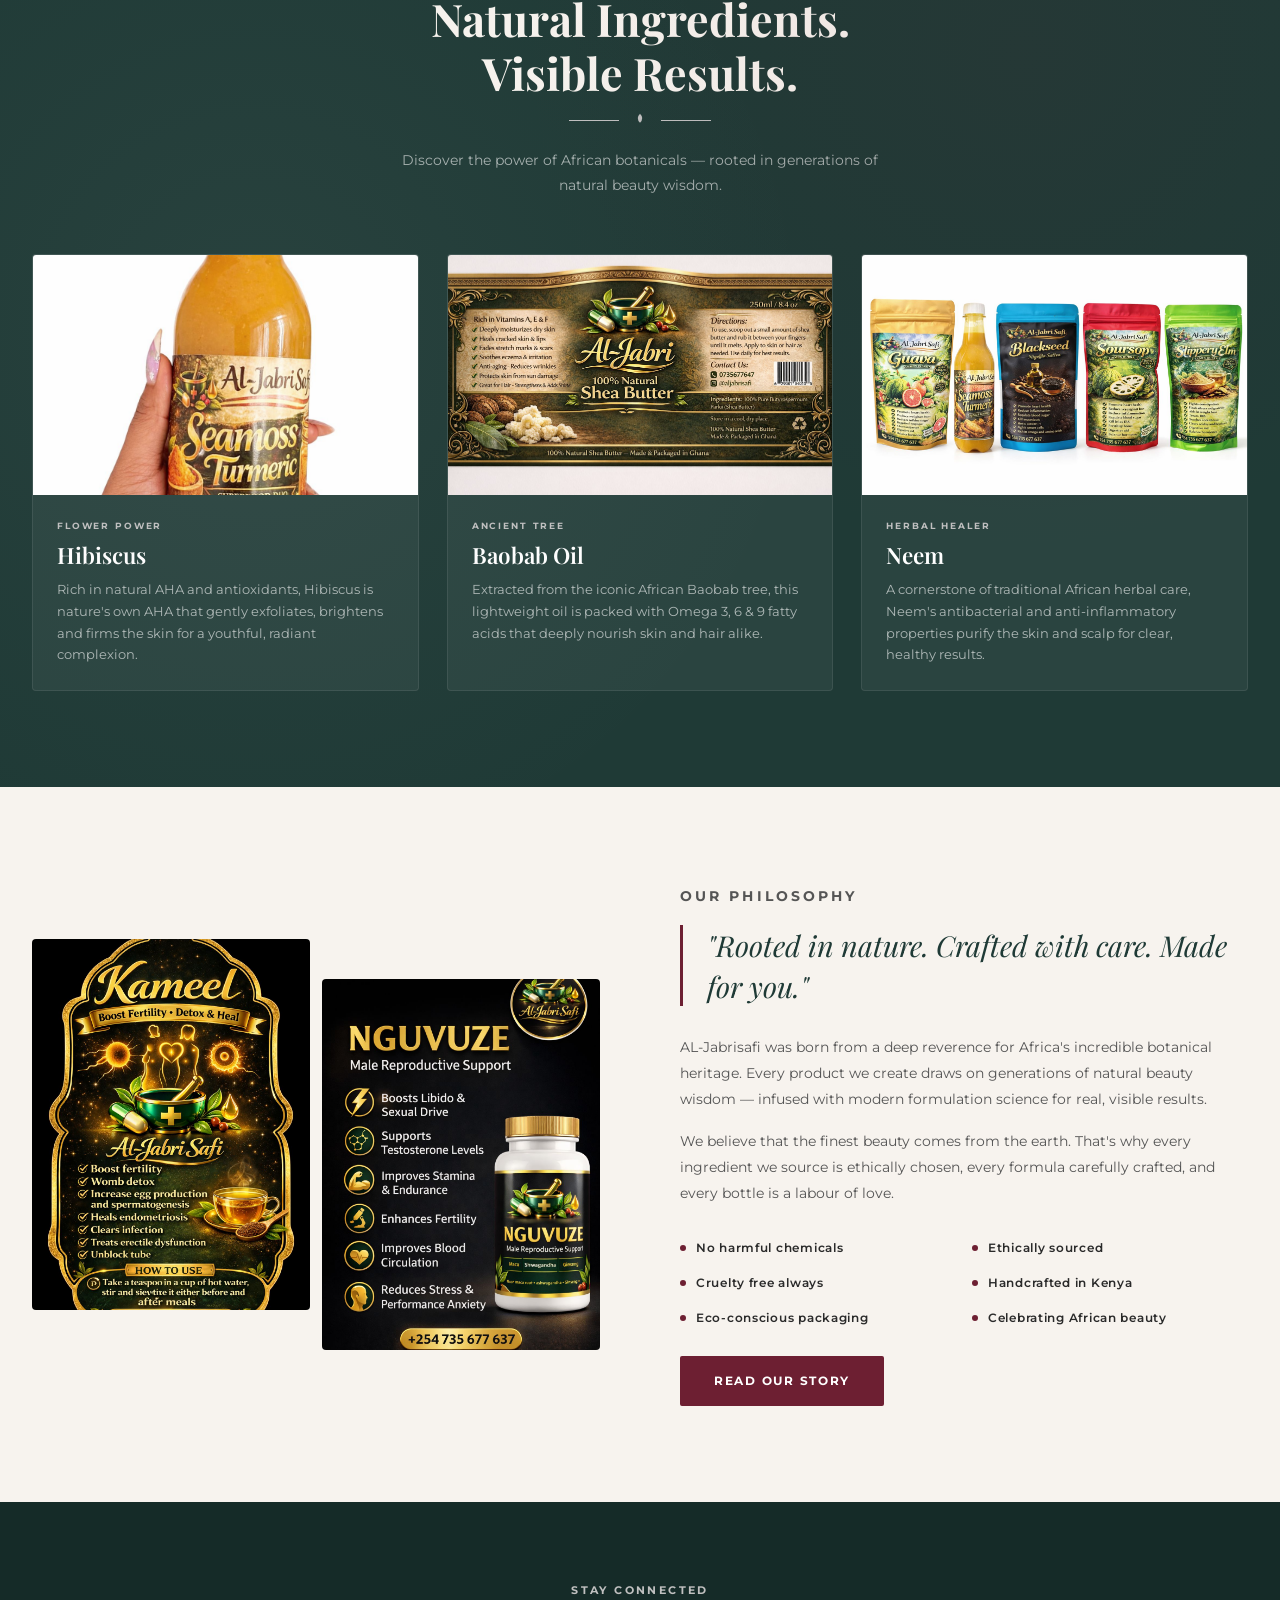
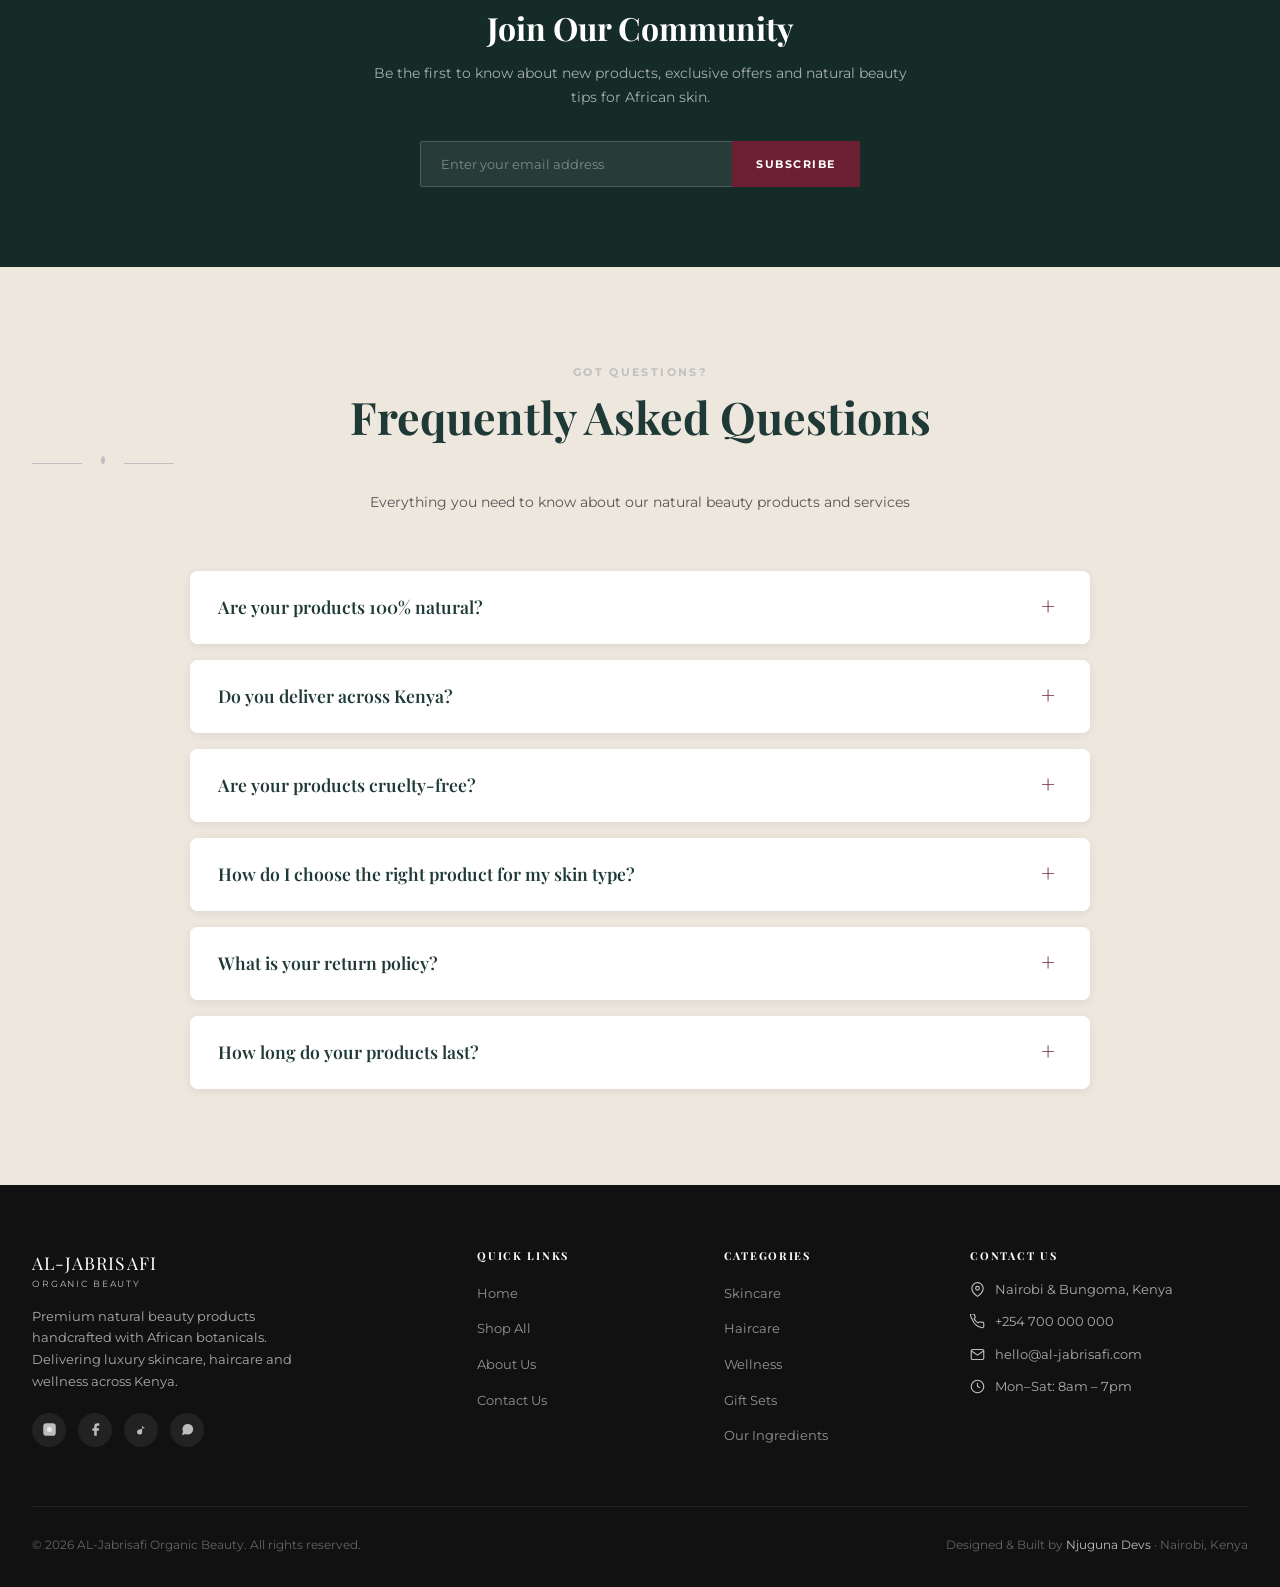
==== commit 507e1a37: "Update logo to new image across all pages" ====
--- a/index.html
+++ b/index.html
@@ -61,7 +61,7 @@
     <!-- Logo -->
     <div class="nav-logo">
       <a href="index.html" aria-label="AL-Jabrisafi Home">
-        <img src="images/al jabri logo.jpeg" alt="AL-Jabrisafi Logo" class="logo-mark" style="max-height: 48px; width: auto;">
+        <img src="images/Copilot_20260602_092940.png" alt="AL-Jabrisafi Logo" class="logo-mark" style="height: 80px; width: auto;">
         <div class="logo-text">
           <span class="logo-name">AL-JABRISAFI</span>
           <span class="logo-sub">Organic Beauty</span>
@@ -184,57 +184,81 @@
   </div>
 </section>
 
-<!-- ── COLLECTIONS ── -->
+<!-- ── COLLECTIONS ───────────────────────────── -->
+
 <section id="collections" aria-labelledby="collections-title">
-  <div class="container">
-    <div class="collections-header reveal">
-      <p class="section-label">Explore Our World</p>
-      <h2 class="section-title" id="collections-title">Shop Our Collections</h2>
-      <div class="divider-leaf">
-        <span></span>
-        <svg viewBox="0 0 20 20"><path d="M10 2 Q15 7 10 12 Q5 7 10 2Z"/></svg>
-        <span></span>
-      </div>
-    </div>
-    <div class="collections-grid" data-stagger>
-      <a href="products.html?cat=skincare" class="collection-card">
-        <img src="images/1000139491.jpg" alt="Skincare Collection" loading="lazy" onerror="this.src='images/1000139489.jpg'">
-        <div class="collection-overlay"></div>
-        <div class="collection-info">
-          <div class="col-title">Skincare</div>
-          <div class="col-sub">Nourish & Glow</div>
-          <span class="col-btn">Explore →</span>
-        </div>
-      </a>
-      <a href="products.html?cat=haircare" class="collection-card">
-        <img src="images/1000139493.jpg" alt="Haircare Collection" loading="lazy" onerror="this.src='images/1000139489.jpg'">
-        <div class="collection-overlay"></div>
-        <div class="collection-info">
-          <div class="col-title">Haircare</div>
-          <div class="col-sub">Strength & Shine</div>
-          <span class="col-btn">Explore →</span>
-        </div>
-      </a>
-      <a href="products.html?cat=wellness" class="collection-card">
-        <img src="images/1000139497.jpg" alt="Wellness Collection" loading="lazy" onerror="this.src='images/1000139489.jpg'">
-        <div class="collection-overlay"></div>
-        <div class="collection-info">
-          <div class="col-title">Wellness</div>
-          <div class="col-sub">Heal & Balance</div>
-          <span class="col-btn">Explore →</span>
-        </div>
-      </a>
-      <a href="products.html?cat=giftsets" class="collection-card">
-        <img src="images/1000139499.jpg" alt="Gift Sets" loading="lazy" onerror="this.src='images/1000139489.jpg'">
-        <div class="collection-overlay"></div>
-        <div class="collection-info">
-          <div class="col-title">Gift Sets</div>
-          <div class="col-sub">Luxury in a Box</div>
-          <span class="col-btn">Explore →</span>
-        </div>
-      </a>
-    </div>
-  </div>
+
+    <div class="container">
+
+        <div class="collections-header">
+
+            <p class="section-label">Explore Our World</p>
+
+            <h2 class="section-title" id="collections-title">
+                Shop Our Collections
+            </h2>
+
+        </div>
+
+        <div class="collections-grid">
+
+            <a href="products.html?cat=skincare" class="collection-card">
+                <img src="images/WhatsApp Image 2026-05-28 at 15.35.05.jpeg"
+                     alt="Skincare Collection">
+
+                <div class="collection-overlay"></div>
+
+                <div class="collection-info">
+                    <div class="col-title">Skincare</div>
+                    <div class="col-sub">Nourish & Glow</div>
+                    <span class="col-btn">Explore →</span>
+                </div>
+            </a>
+
+            <a href="products.html?cat=haircare" class="collection-card">
+                <img src="images/WhatsApp Image 2026-05-28 at 15.35.09.jpeg"
+                     alt="Haircare Collection">
+
+                <div class="collection-overlay"></div>
+
+                <div class="collection-info">
+                    <div class="col-title">Haircare</div>
+                    <div class="col-sub">Strength & Shine</div>
+                    <span class="col-btn">Explore →</span>
+                </div>
+            </a>
+
+            <a href="products.html?cat=wellness" class="collection-card">
+                <img src="images/WhatsApp Image 2026-05-28 at 15.35.11.jpeg"
+                     alt="Wellness Collection">
+
+                <div class="collection-overlay"></div>
+
+                <div class="collection-info">
+                    <div class="col-title">Wellness</div>
+                    <div class="col-sub">Heal & Balance</div>
+                    <span class="col-btn">Explore →</span>
+                </div>
+            </a>
+
+            <a href="products.html?cat=giftsets" class="collection-card">
+                <img src="images/Beauty.jpg"
+                     alt="Gift Sets">
+
+                <div class="collection-overlay"></div>
+
+                <div class="collection-info">
+                    <div class="col-title">Beauty</div>
+                    <div class="col-sub">Purity at Its Finest</div>
+                    <span class="col-btn">Explore →</span>
+                </div>
+            </a>
+
+        </div>
+
+    </div>
+
+</section>
 </section>
 
 <!-- ── FEATURED PRODUCTS ── -->
@@ -346,6 +370,106 @@
       <input type="email" placeholder="Enter your email address" required aria-label="Email address">
       <button type="submit">Subscribe</button>
     </form>
+  </div>
+</section>
+
+<!-- ── FAQ SECTION ── -->
+<section id="faq" aria-labelledby="faq-title">
+  <div class="container">
+    <div class="faq-header reveal">
+      <p class="section-label">Got Questions?</p>
+      <h2 class="section-title" id="faq-title">Frequently Asked Questions</h2>
+      <div class="divider-leaf">
+        <span></span>
+        <svg viewBox="0 0 20 20"><path d="M10 2 Q15 7 10 12 Q5 7 10 2Z"/></svg>
+        <span></span>
+      </div>
+      <p style="color: var(--text-m); font-size: 0.88rem; max-width: 560px; margin: 14px auto 0; text-align: center;">
+        Everything you need to know about our natural beauty products and services
+      </p>
+    </div>
+    <div class="faq-grid" data-stagger>
+      <div class="faq-item reveal">
+        <button class="faq-question">
+          Are your products 100% natural?
+          <span class="faq-icon">+</span>
+        </button>
+        <div class="faq-answer">
+          <p>Yes! All AL-Jabrisafi products are formulated with 100% natural, ethically sourced African botanicals. We never use parabens, sulfates, synthetic fragrances, or harsh chemicals. Our ingredients are carefully selected for their purity and efficacy.</p>
+          <ul>
+            <li>No artificial preservatives</li>
+            <li>No synthetic colors or fragrances</li>
+            <li>No animal-derived ingredients (vegan-friendly)</li>
+          </ul>
+        </div>
+      </div>
+
+      <div class="faq-item reveal" data-delay="0.1">
+        <button class="faq-question">
+          Do you deliver across Kenya?
+          <span class="faq-icon">+</span>
+        </button>
+        <div class="faq-answer">
+          <p>We currently offer delivery to <strong>Nairobi</strong> and <strong>Bungoma</strong> with same-day or next-day delivery options. For orders over KES 5,000, delivery is completely free!</p>
+          <p>For other regions in Kenya, please contact us directly to arrange special delivery options. We're expanding our delivery network and would love to serve you.</p>
+        </div>
+      </div>
+
+      <div class="faq-item reveal" data-delay="0.2">
+        <button class="faq-question">
+          Are your products cruelty-free?
+          <span class="faq-icon">+</span>
+        </button>
+        <div class="faq-answer">
+          <p>Absolutely. We are proudly <strong>100% cruelty-free</strong>. None of our products or ingredients are tested on animals. We partner exclusively with suppliers who share our ethical values and commitment to compassionate beauty.</p>
+          <p>Our cruelty-free promise extends to every stage of our production process, from sourcing to final packaging.</p>
+        </div>
+      </div>
+
+      <div class="faq-item reveal" data-delay="0.3">
+        <button class="faq-question">
+          How do I choose the right product for my skin type?
+          <span class="faq-icon">+</span>
+        </button>
+        <div class="faq-answer">
+          <p>We make it easy to find your perfect match! You can:</p>
+          <ul>
+            <li>Visit our <strong>product pages</strong> with detailed descriptions and ingredient benefits</li>
+            <li>Reach out via <strong>WhatsApp</strong> or <strong>Instagram DM</strong> for a personalized consultation</li>
+            <li>Use our <strong>product quiz</strong> (coming soon) to get tailored recommendations</li>
+          </ul>
+          <p>Our team is always happy to help you build the perfect natural skincare or haircare routine.</p>
+        </div>
+      </div>
+
+      <div class="faq-item reveal" data-delay="0.4">
+        <button class="faq-question">
+          What is your return policy?
+          <span class="faq-icon">+</span>
+        </button>
+        <div class="faq-answer">
+          <p>Your satisfaction is our priority. If you're not completely happy with your purchase:</p>
+          <ul>
+            <li><strong>14-day return window</strong> from delivery date</li>
+            <li>Products must be <strong>unused and in original packaging</strong></li>
+            <li>Contact us to initiate a refund or exchange</li>
+            <li>We'll guide you through the simple process</li>
+          </ul>
+          <p>Note: Due to hygiene reasons, we cannot accept returns on opened products unless defective.</p>
+        </div>
+      </div>
+
+      <div class="faq-item reveal" data-delay="0.5">
+        <button class="faq-question">
+          How long do your products last?
+          <span class="faq-icon">+</span>
+        </button>
+        <div class="faq-answer">
+          <p>All our products have a shelf life of <strong>12-24 months</strong> from the manufacturing date when stored properly. Each product package includes a "Period After Opening" (PAO) symbol indicating how many months it remains fresh after first use (typically 6-12 months).</p>
+          <p><strong>Storage tips:</strong> Keep in a cool, dry place away from direct sunlight to maintain maximum potency.</p>
+        </div>
+      </div>
+    </div>
   </div>
 </section>
 
--- a/css/style.css
+++ b/css/style.css
@@ -9,7 +9,7 @@
 
 /* ── CSS Variables ───────────────────────────────────── */
 :root {
-  --green:        #013220;
+  --green:        #1f3a36;
   --green-light:  #2d5249;
   --green-dark:   #152b28;
   --green-deep:   #0e1f1d;
@@ -565,82 +565,259 @@
   max-width: 90px;
 }
 
-/* ── Collections ─────────────────────────────────────── */
+/* ── COLLECTIONS ───────────────────────────── */
+
 #collections {
+    padding: 96px 0;
+    background: var(--cream, #f8f5f0);
+}
+
+#collections .container {
+    max-width: 1280px;
+    margin: 0 auto;
+    padding: 0 32px;
+}
+
+.collections-header {
+    text-align: center;
+    margin-bottom: 56px;
+}
+
+.collections-grid {
+    display: grid;
+    grid-template-columns: repeat(4, 1fr);
+    gap: 20px;
+}
+
+.collection-card {
+    position: relative;
+    display: block;
+    overflow: hidden;
+    border-radius: 6px;
+    min-height: 420px;
+    text-decoration: none;
+}
+
+.collection-card img {
+    position: absolute;
+    inset: 0;
+    width: 100%;
+    height: 100%;
+    object-fit: cover;
+    display: block;
+    transition: transform 0.7s ease;
+}
+
+.collection-card:hover img {
+    transform: scale(1.06);
+}
+
+.collection-overlay {
+    position: absolute;
+    inset: 0;
+    background: linear-gradient(
+        to top,
+        rgba(31,58,54,0.88) 0%,
+        rgba(31,58,54,0.25) 60%,
+        transparent 100%
+    );
+    pointer-events: none;
+}
+
+.collection-info {
+    position: absolute;
+    left: 0;
+    right: 0;
+    bottom: 0;
+    padding: 28px 24px;
+    z-index: 2;
+}
+
+.col-title {
+    font-size: 1.35rem;
+    color: #fff;
+    font-weight: 600;
+    margin-bottom: 4px;
+}
+
+.col-sub {
+    font-size: 0.75rem;
+    color: #ddd;
+    text-transform: uppercase;
+    letter-spacing: 0.16em;
+    margin-bottom: 14px;
+}
+
+.col-btn {
+    display: inline-block;
+    color: #fff;
+    opacity: 0;
+    transform: translateY(6px);
+    transition: all 0.35s ease;
+    border-bottom: 1px solid rgba(255,255,255,.4);
+    padding-bottom: 2px;
+}
+
+.collection-card:hover .col-btn {
+    opacity: 1;
+    transform: translateY(0);
+}
+
+/* Tablet */
+
+@media (max-width: 1024px) {
+    .collections-grid {
+        grid-template-columns: repeat(2, 1fr);
+    }
+}
+
+/* Mobile */
+
+@media (max-width: 768px) {
+    .collections-grid {
+        grid-template-columns: 1fr;
+    }
+
+    .collection-card {
+        min-height: 380px;
+    }
+}
+
+/* ========================================================
+   NEW: FAQ Section Styles
+   ======================================================== */
+
+#faq {
   padding: 96px 0;
-  background: var(--cream);
-}
-.collections-header {
+  background: var(--cream-d);
+}
+
+.faq-header {
   text-align: center;
   margin-bottom: 56px;
 }
-.collections-grid {
-  display: grid;
-  grid-template-columns: repeat(4, 1fr);
-  gap: 20px;
-}
-.collection-card {
-  position: relative;
+
+.faq-grid {
+  max-width: 900px;
+  margin: 0 auto;
+  display: flex;
+  flex-direction: column;
+  gap: 16px;
+}
+
+.faq-item {
+  background: var(--white);
+  border-radius: 8px;
   overflow: hidden;
-  border-radius: 4px;
-  aspect-ratio: 3/4;
+  box-shadow: var(--shadow-sm);
+  transition: all 0.3s var(--ease);
+}
+
+.faq-item:hover {
+  box-shadow: var(--shadow-md);
+  transform: translateY(-2px);
+}
+
+.faq-question {
+  width: 100%;
+  text-align: left;
+  background: var(--white);
+  border: none;
+  padding: 22px 28px;
+  font-family: var(--ff-head);
+  font-size: 1.1rem;
+  font-weight: 600;
+  color: var(--green);
   cursor: pointer;
-  group: hover;
-}
-.collection-card img {
-  width: 100%;
-  height: 100%;
-  object-fit: cover;
-  transition: transform 0.7s var(--ease);
-}
-.collection-card:hover img { transform: scale(1.06); }
-.collection-overlay {
-  position: absolute;
-  inset: 0;
-  background: linear-gradient(to top, rgba(31,58,54,0.88) 0%, rgba(31,58,54,0.2) 60%, transparent 100%);
-  transition: background 0.4s;
-}
-.collection-card:hover .collection-overlay {
-  background: linear-gradient(to top, rgba(31,58,54,0.92) 0%, rgba(31,58,54,0.35) 60%, transparent 100%);
-}
-.collection-info {
-  position: absolute;
-  bottom: 0; left: 0; right: 0;
-  padding: 28px 24px;
-}
-.collection-info .col-title {
-  font-family: var(--ff-head);
-  font-size: 1.35rem;
-  color: var(--white);
-  font-weight: 600;
-  margin-bottom: 4px;
-}
-.collection-info .col-sub {
-  font-size: 0.64rem;
-  font-weight: 600;
-  letter-spacing: 0.16em;
-  text-transform: uppercase;
-  color: var(--silver);
-  margin-bottom: 14px;
-}
-.collection-info .col-btn {
-  display: inline-flex;
-  align-items: center;
-  gap: 6px;
-  font-size: 0.62rem;
-  font-weight: 700;
-  letter-spacing: 0.12em;
-  text-transform: uppercase;
-  color: var(--white);
-  border-bottom: 1px solid rgba(255,255,255,0.4);
-  padding-bottom: 2px;
-  transform: translateY(6px);
-  opacity: 0;
-  transition: all 0.35s var(--ease);
-}
-.collection-card:hover .col-btn {
-  opacity: 1;
-  transform: translateY(0);
+  display: flex;
+  justify-content: space-between;
+  align-items: center;
+  transition: all 0.25s var(--ease);
+}
+
+.faq-question:hover {
+  background: rgba(31, 58, 54, 0.03);
+  color: var(--burgundy);
+}
+
+.faq-icon {
+  font-size: 1.5rem;
+  font-weight: 400;
+  transition: transform 0.3s var(--ease);
+  color: var(--burgundy);
+  display: inline-block;
+  width: 28px;
+  height: 28px;
+  text-align: center;
+  line-height: 1;
+}
+
+.faq-item.active .faq-icon {
+  transform: rotate(45deg);
+}
+
+.faq-answer {
+  max-height: 0;
+  padding: 0 28px;
+  overflow: hidden;
+  transition: max-height 0.4s cubic-bezier(0.4, 0, 0.2, 1), padding 0.3s ease;
+  background: var(--white);
+  border-top: 1px solid transparent;
+}
+
+.faq-item.active .faq-answer {
+  max-height: 400px;
+  padding: 0 28px 24px 28px;
+  border-top-color: var(--cream-d);
+}
+
+.faq-answer p {
+  font-size: 0.9rem;
+  color: var(--text-m);
+  line-height: 1.75;
+  margin-top: 8px;
+  margin-bottom: 12px;
+}
+
+.faq-answer ul {
+  margin: 8px 0 4px 20px;
+  padding-left: 0;
+  list-style: disc;
+}
+
+.faq-answer li {
+  font-size: 0.85rem;
+  color: var(--text-m);
+  margin-bottom: 8px;
+  line-height: 1.6;
+}
+
+/* Responsive FAQ */
+@media (max-width: 768px) {
+  .faq-question {
+    padding: 18px 20px;
+    font-size: 1rem;
+  }
+  
+  .faq-item.active .faq-answer {
+    padding: 0 20px 20px 20px;
+  }
+  
+  .faq-answer p,
+  .faq-answer li {
+    font-size: 0.82rem;
+  }
+}
+
+@media (max-width: 480px) {
+  #faq {
+    padding: 64px 0;
+  }
+  
+  .faq-question {
+    padding: 16px;
+    font-size: 0.95rem;
+  }
 }
 
 /* ── Featured Products ───────────────────────────────── */
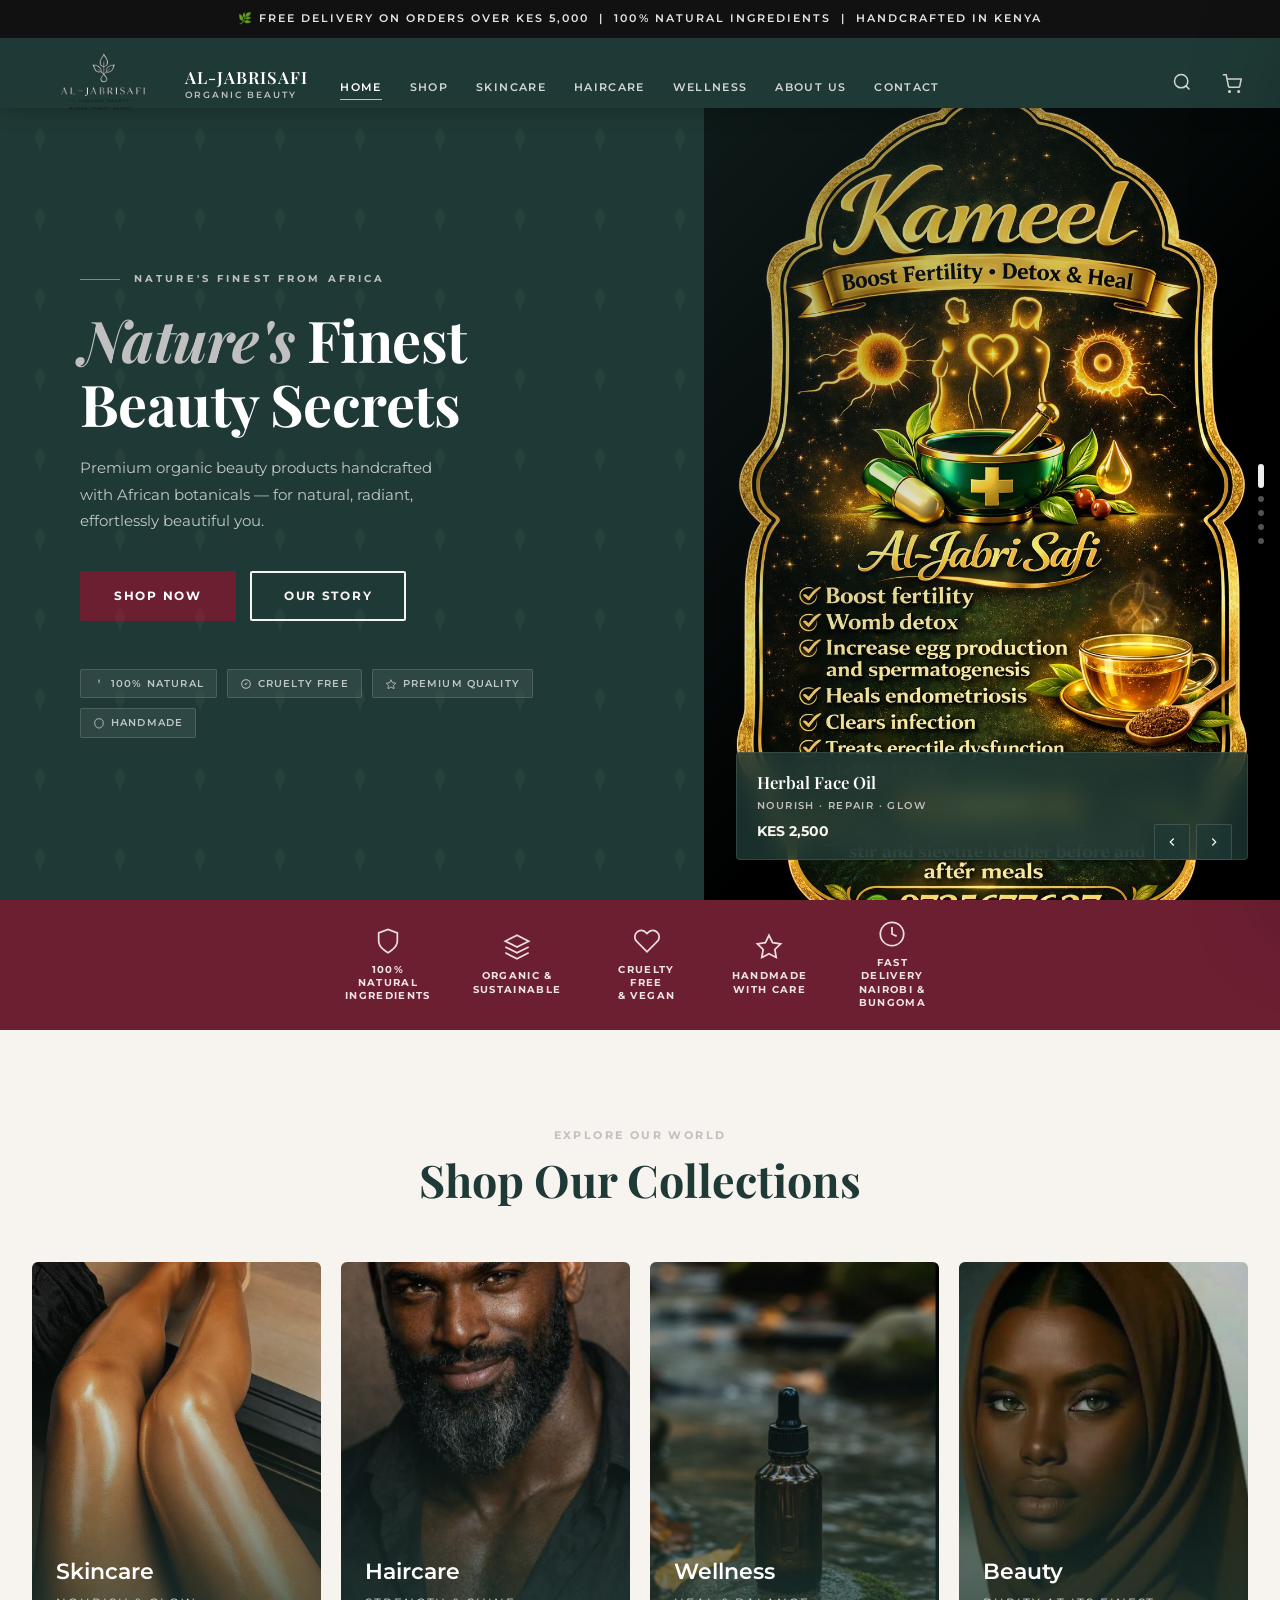
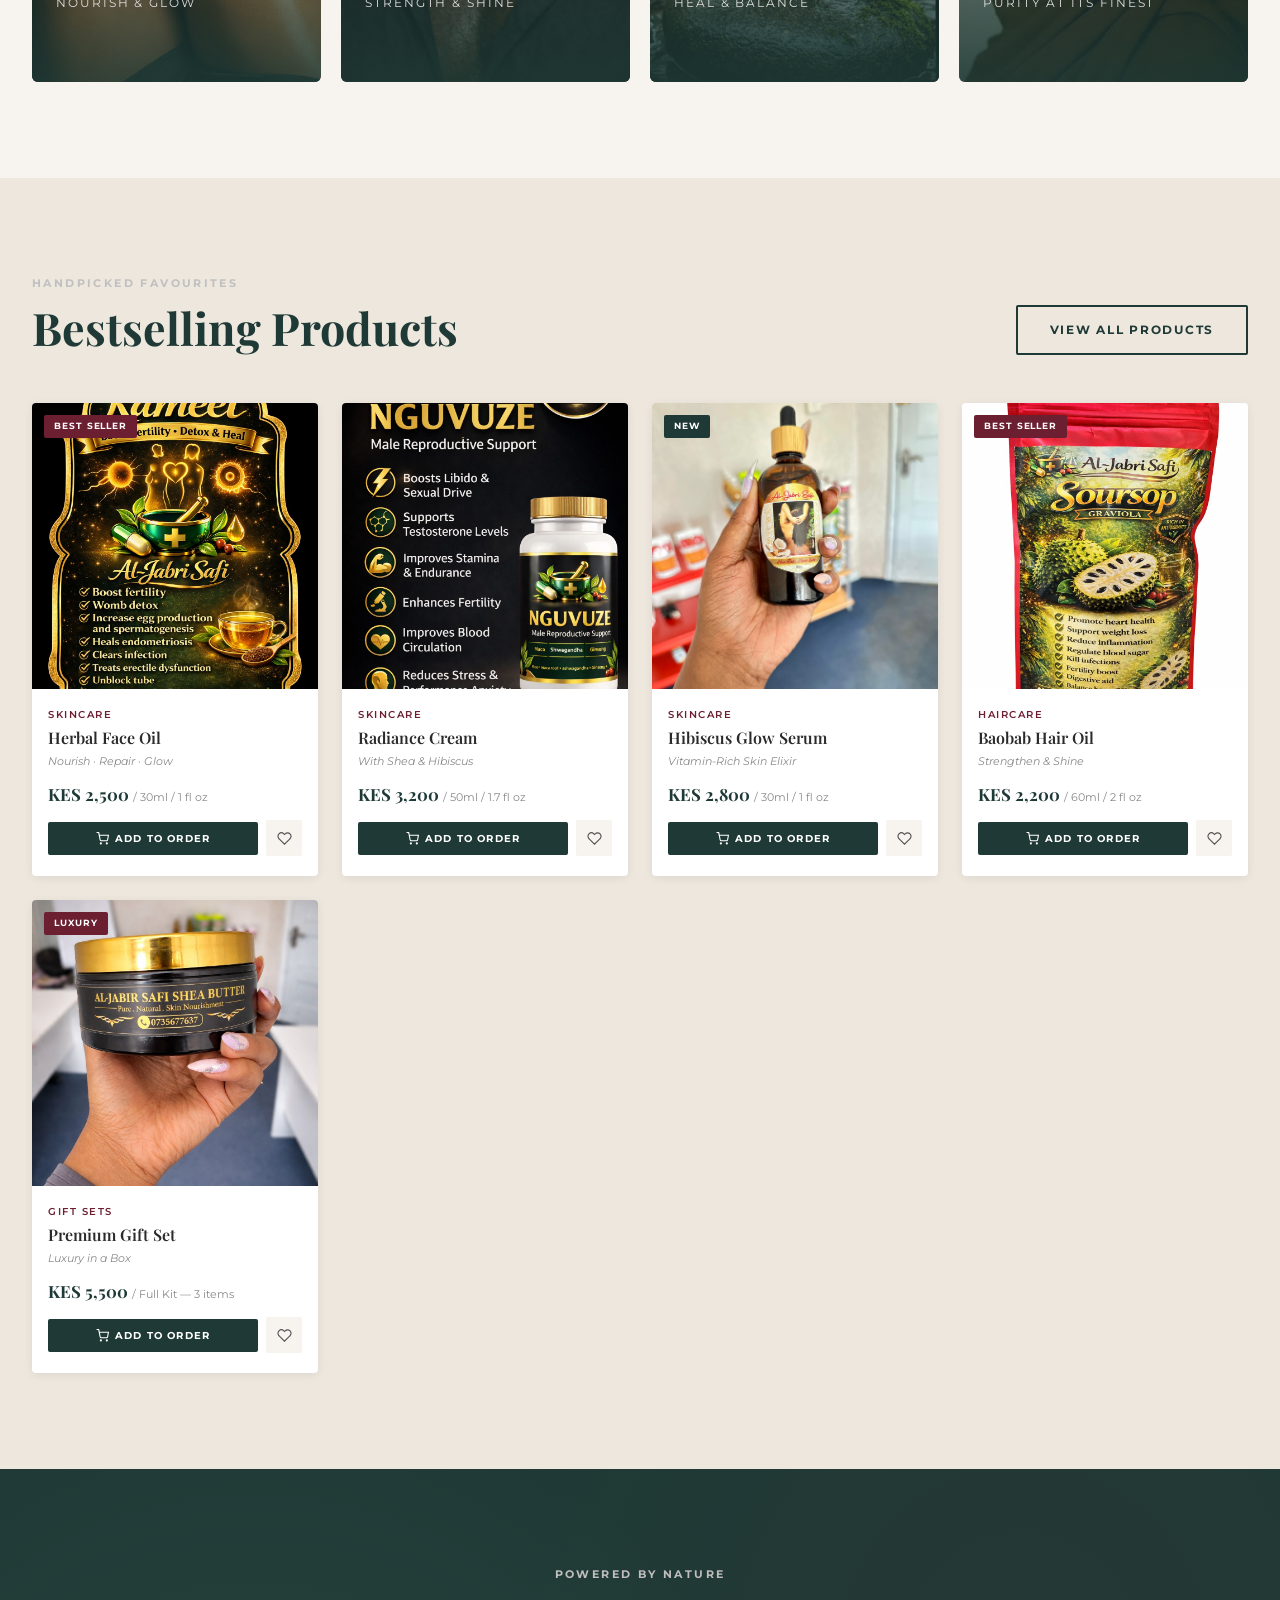
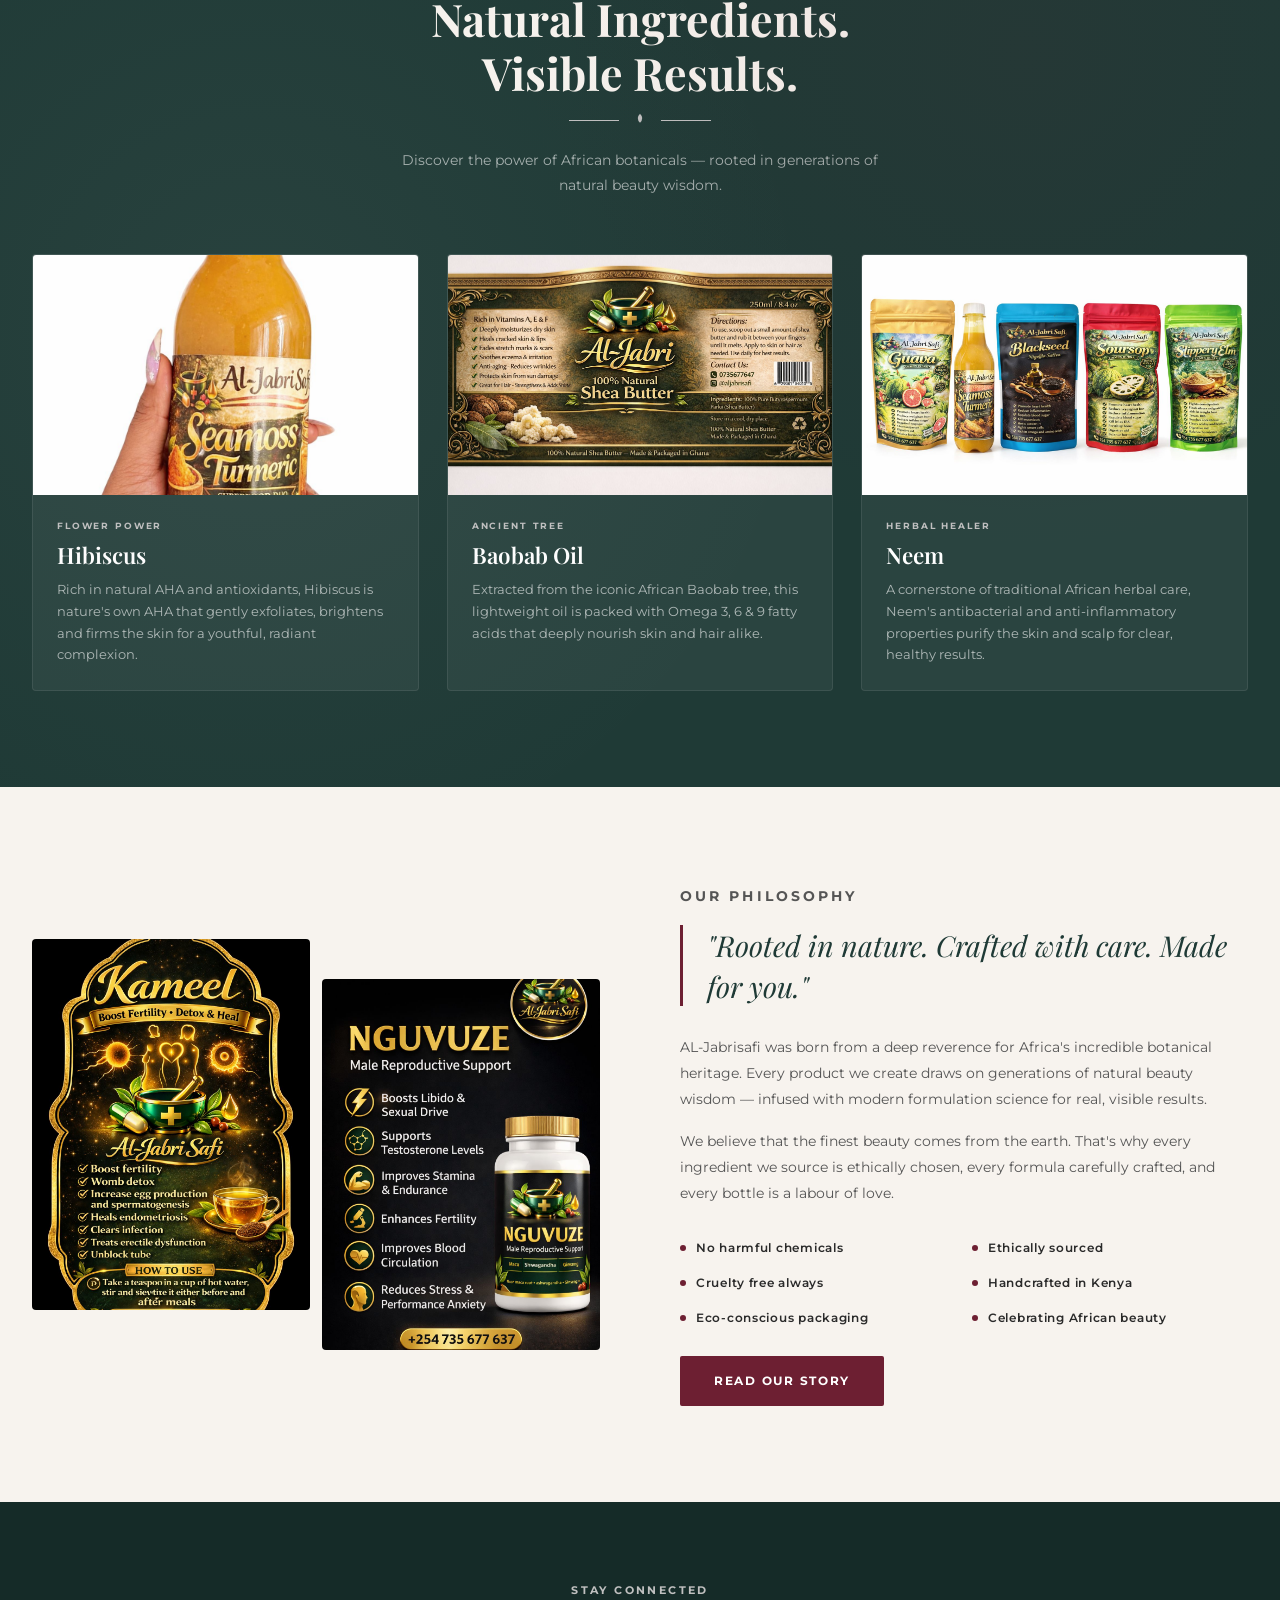
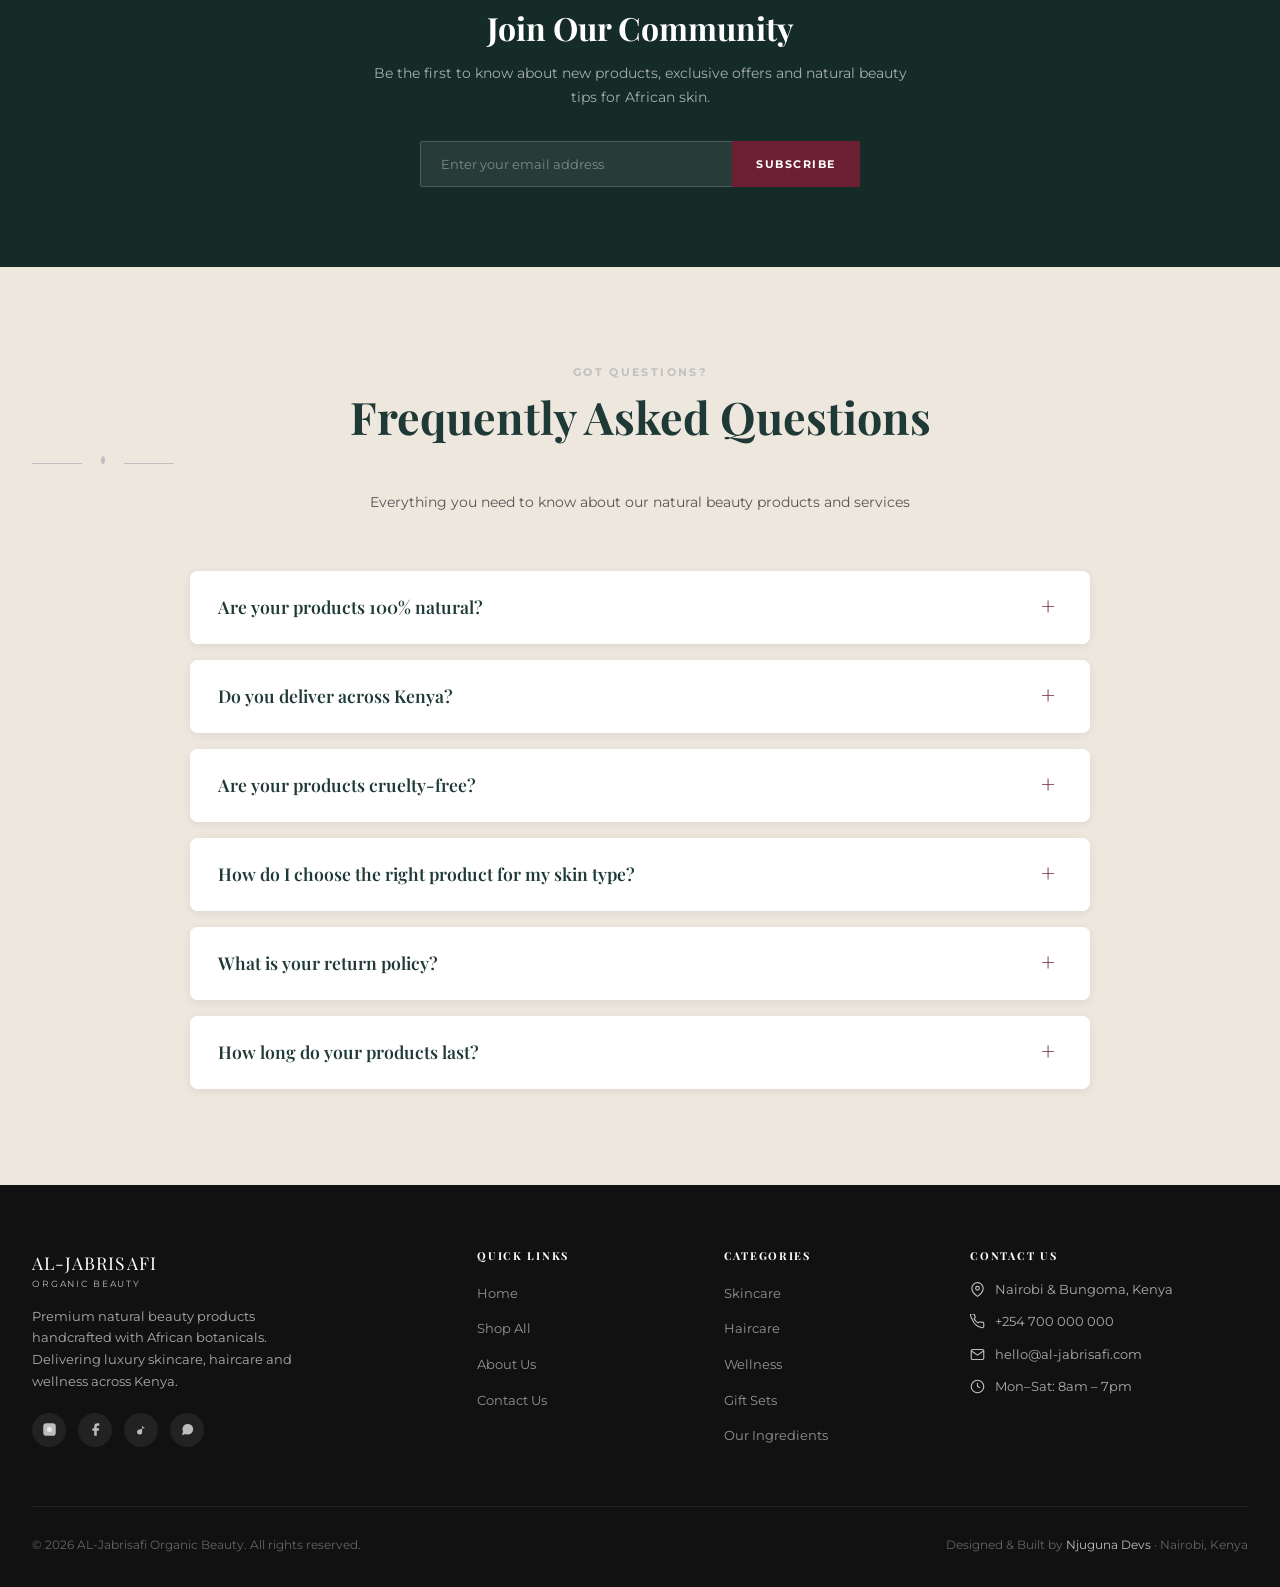
==== commit d1c70c42: "Update index.html and add new logo image" ====
--- a/index.html
+++ b/index.html
@@ -61,7 +61,7 @@
     <!-- Logo -->
     <div class="nav-logo">
       <a href="index.html" aria-label="AL-Jabrisafi Home">
-        <img src="images/Copilot_20260602_092940.png" alt="AL-Jabrisafi Logo" class="logo-mark" style="height: 80px; width: auto;">
+        <img src="images/Aljabs logo.png" alt="AL-Jabrisafi Logo" class="logo-mark" style="height: 95px; width: auto;">
         <div class="logo-text">
           <span class="logo-name">AL-JABRISAFI</span>
           <span class="logo-sub">Organic Beauty</span>
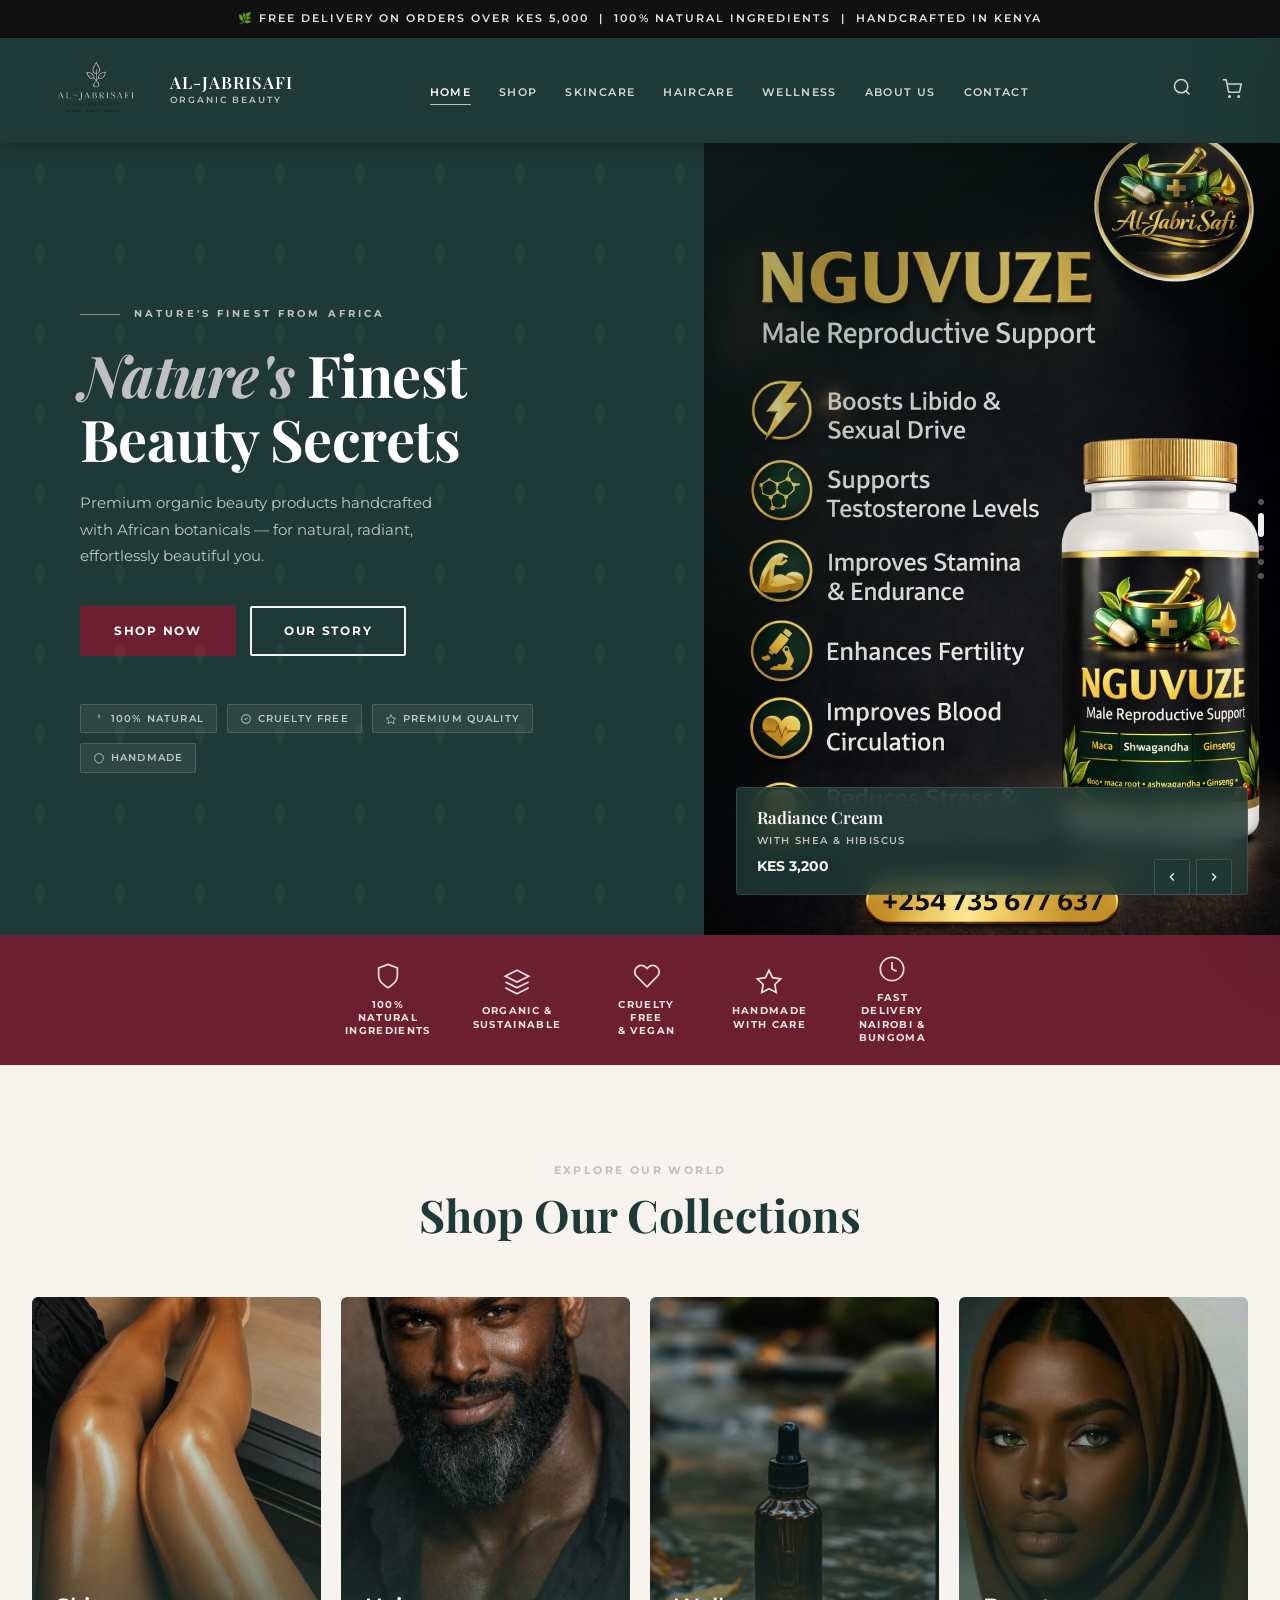
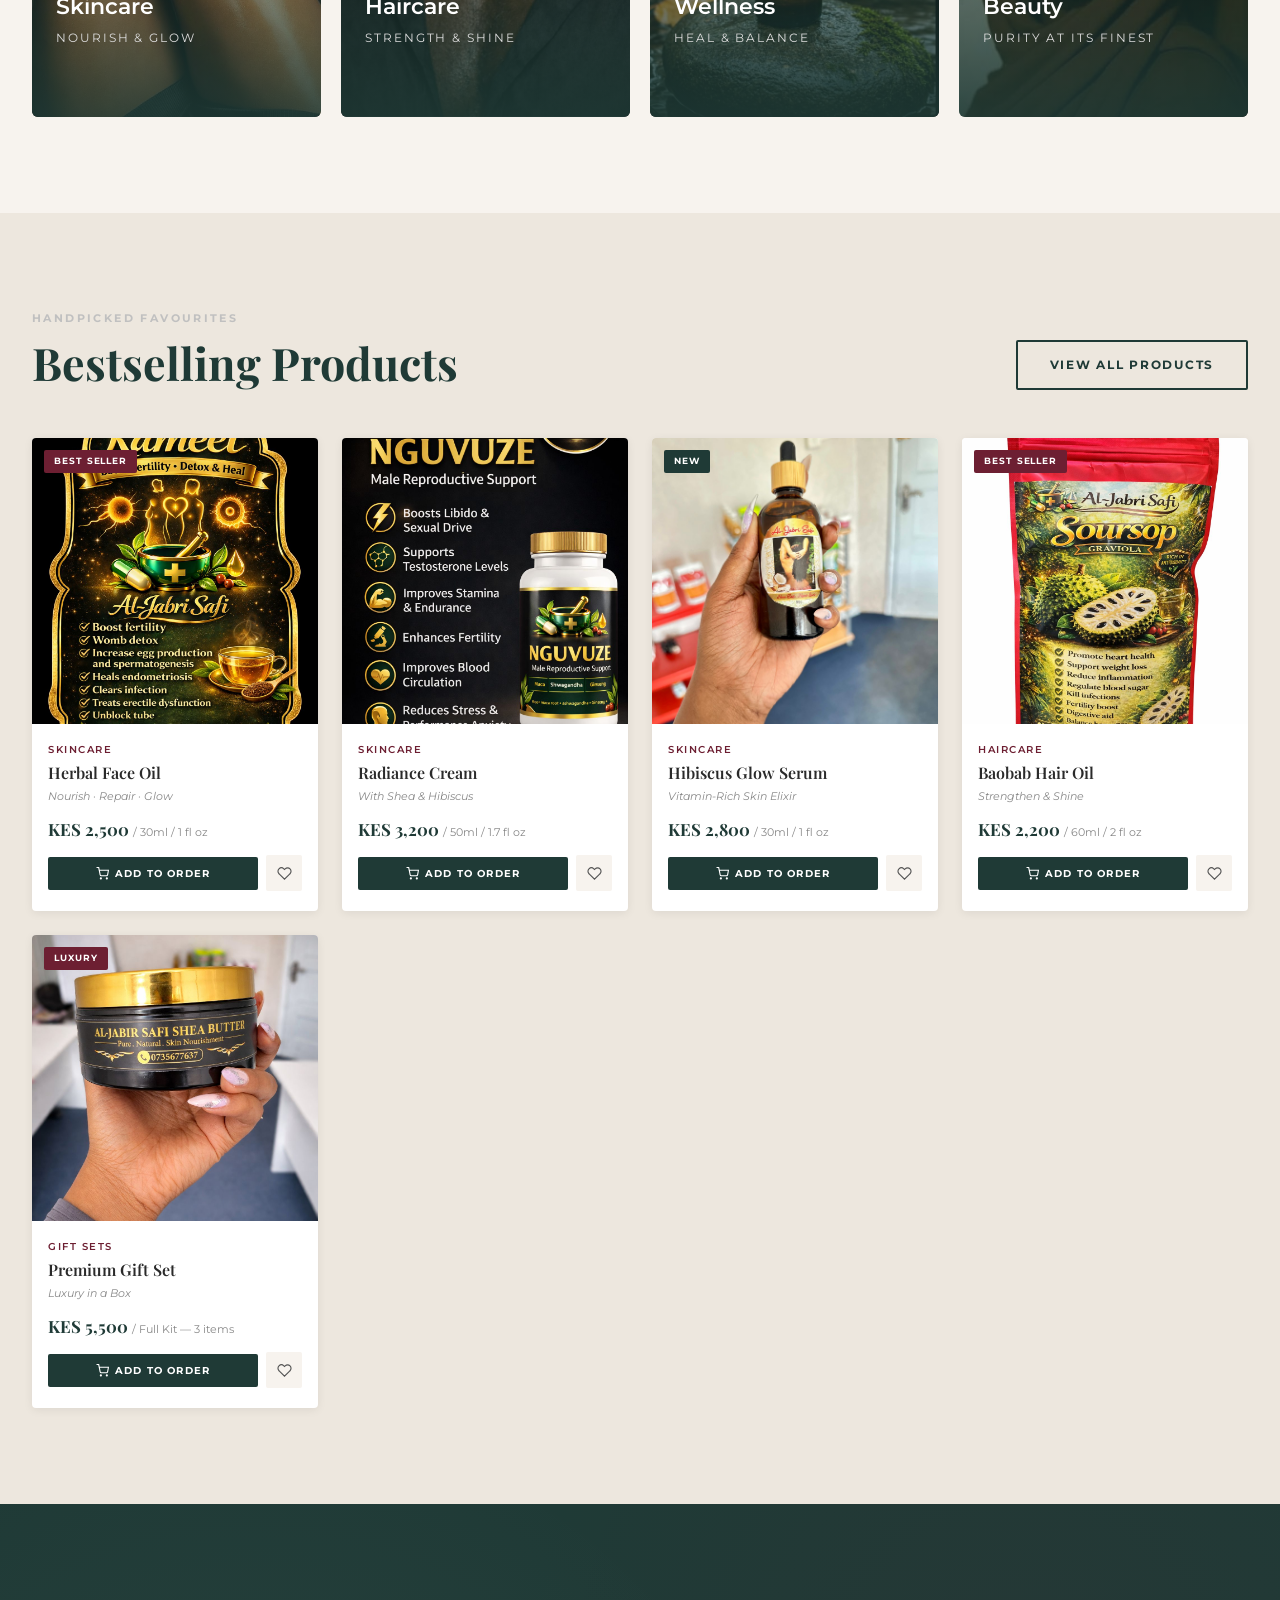
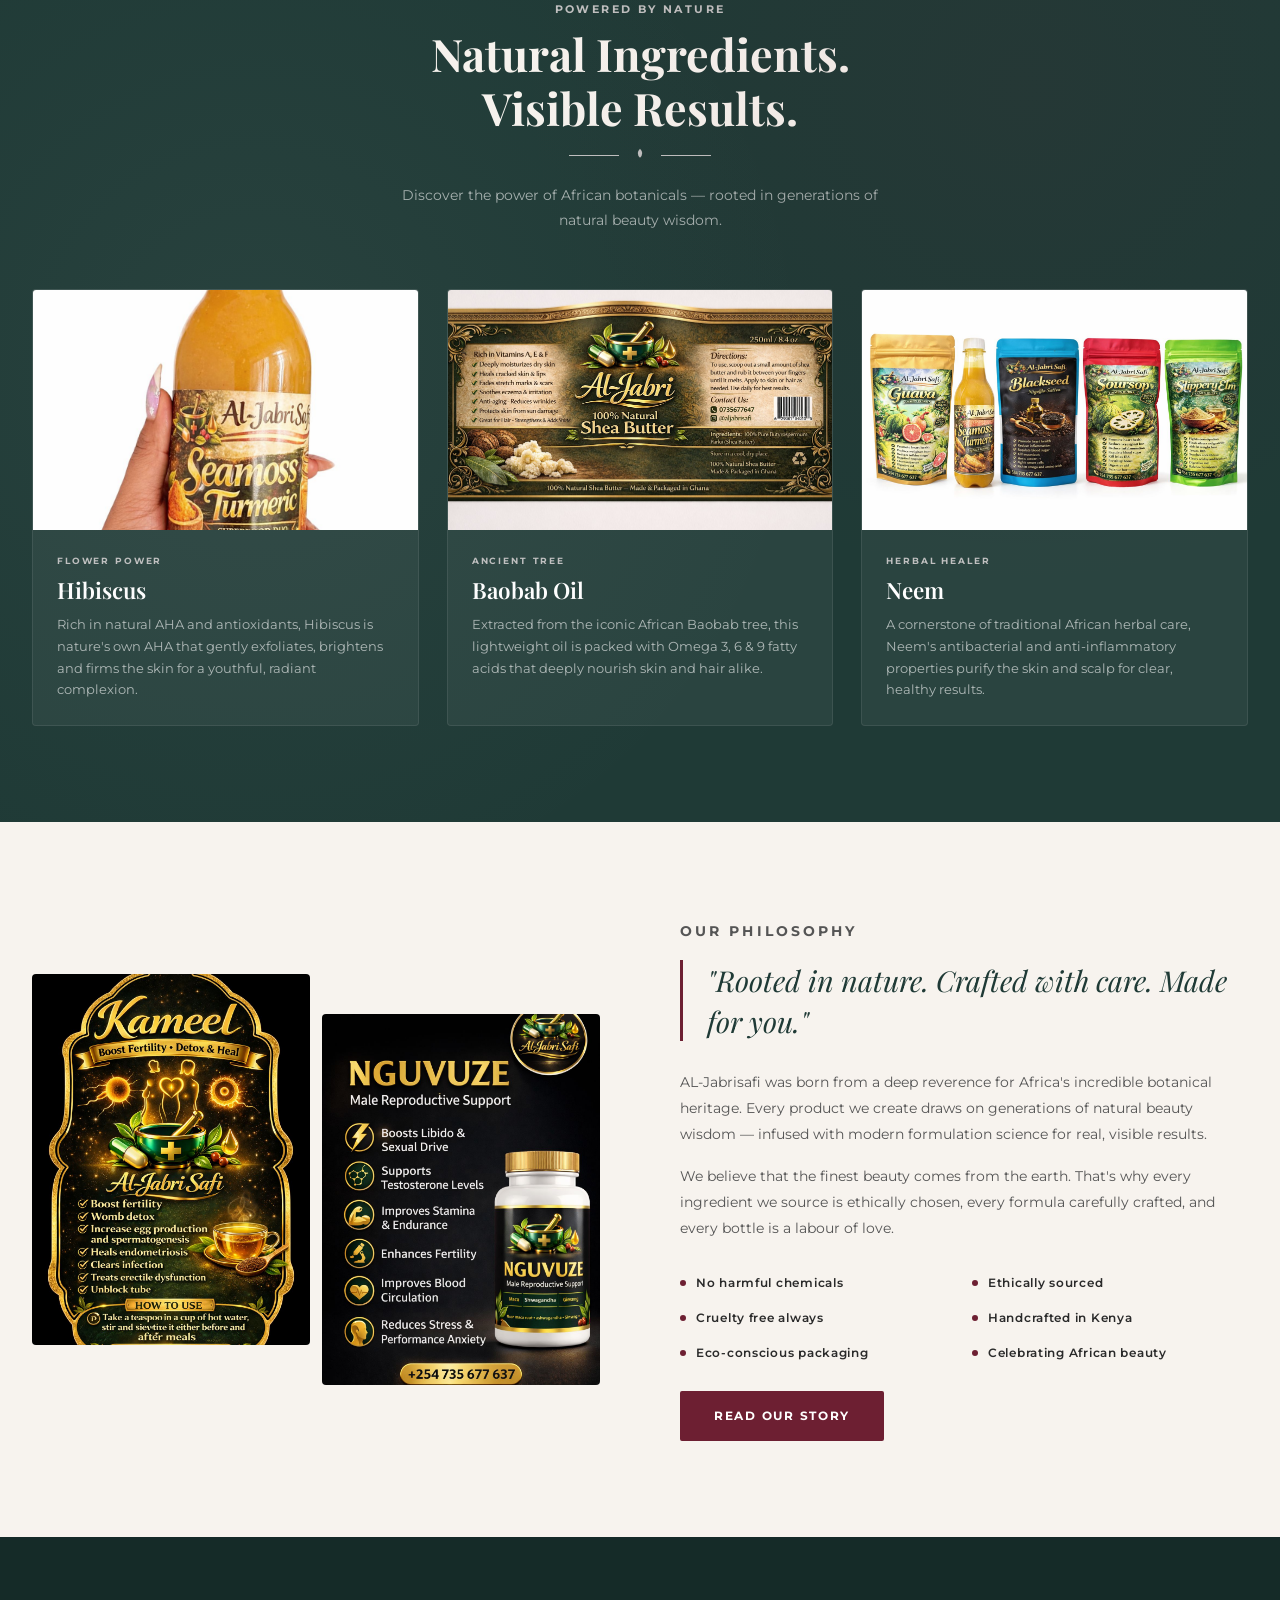
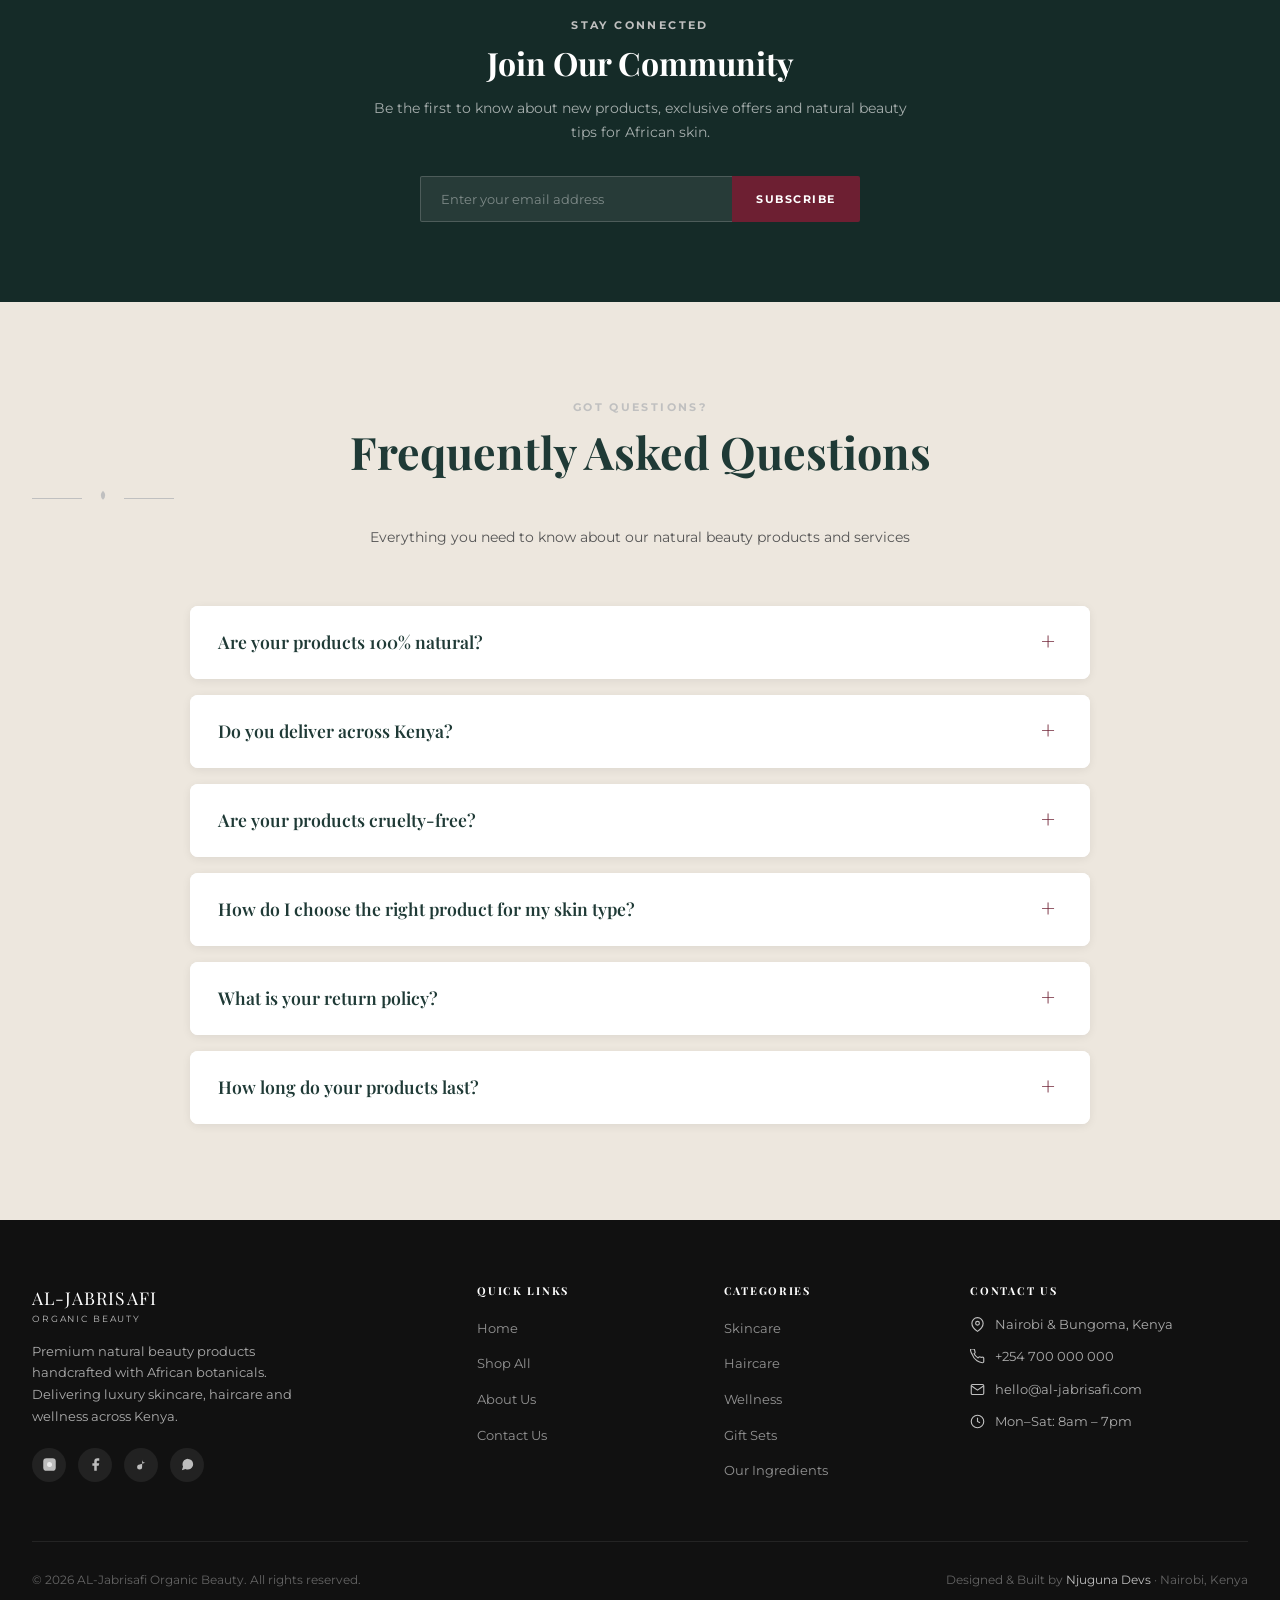
==== commit 320705ea: "Fix header and mobile menu" ====
--- a/index.html
+++ b/index.html
@@ -61,7 +61,7 @@
     <!-- Logo -->
     <div class="nav-logo">
       <a href="index.html" aria-label="AL-Jabrisafi Home">
-        <img src="images/Aljabs logo.png" alt="AL-Jabrisafi Logo" class="logo-mark" style="height: 95px; width: auto;">
+        <img src="images/Aljabs logo.png" alt="AL-Jabrisafi Logo" class="logo-mark">
         <div class="logo-text">
           <span class="logo-name">AL-JABRISAFI</span>
           <span class="logo-sub">Organic Beauty</span>
--- a/css/style.css
+++ b/css/style.css
@@ -180,14 +180,15 @@
   box-shadow: 0 2px 20px rgba(0,0,0,0.25);
 }
 .nav-inner {
-  display: grid;
-  grid-template-columns: 1fr auto 1fr;
-  align-items: center;
-  padding: 0 32px;
-  height: 70px;
+  display: flex;
+  justify-content: space-between;
+  align-items: center;
+  padding: 10px 32px;
+  min-height: 80px;
 }
 .nav-logo {
-  justify-self: start;
+  display: flex;
+  align-items: center;
 }
 .nav-logo a {
   display: flex;
@@ -195,9 +196,15 @@
   gap: 10px;
 }
 .nav-logo .logo-mark {
-  width: 36px;
-  height: 36px;
+  height: 60px;
+  width: auto;
+  max-height: 100%;
   fill: var(--silver);
+}
+@media (min-width: 769px) {
+  .nav-logo .logo-mark {
+    height: 85px;
+  }
 }
 .nav-logo .logo-text {
   display: flex;
@@ -223,7 +230,6 @@
   display: flex;
   align-items: center;
   gap: 28px;
-  justify-self: center;
 }
 .nav-links a {
   font-size: 0.7rem;
@@ -251,7 +257,6 @@
   display: flex;
   align-items: center;
   gap: 18px;
-  justify-self: end;
 }
 .nav-icon-btn {
   background: none;
@@ -302,7 +307,7 @@
   position: fixed;
   top: 0; left: 0; right: 0; bottom: 0;
   background: var(--green);
-  z-index: 99;
+  z-index: 999;
   flex-direction: column;
   align-items: center;
   justify-content: center;
@@ -2101,7 +2106,7 @@
   .hero-right { height: 55vw; max-height: 400px; }
   .nav-links { display: none; }
   .hamburger { display: flex; }
-  .nav-inner { grid-template-columns: 1fr auto auto; gap: 16px; }
+  .nav-inner { padding: 10px 20px; }
   .products-grid { grid-template-columns: repeat(2, 1fr); gap: 16px; }
   .collections-grid { grid-template-columns: repeat(2, 1fr); gap: 12px; }
   .ingredients-grid { grid-template-columns: 1fr; }
